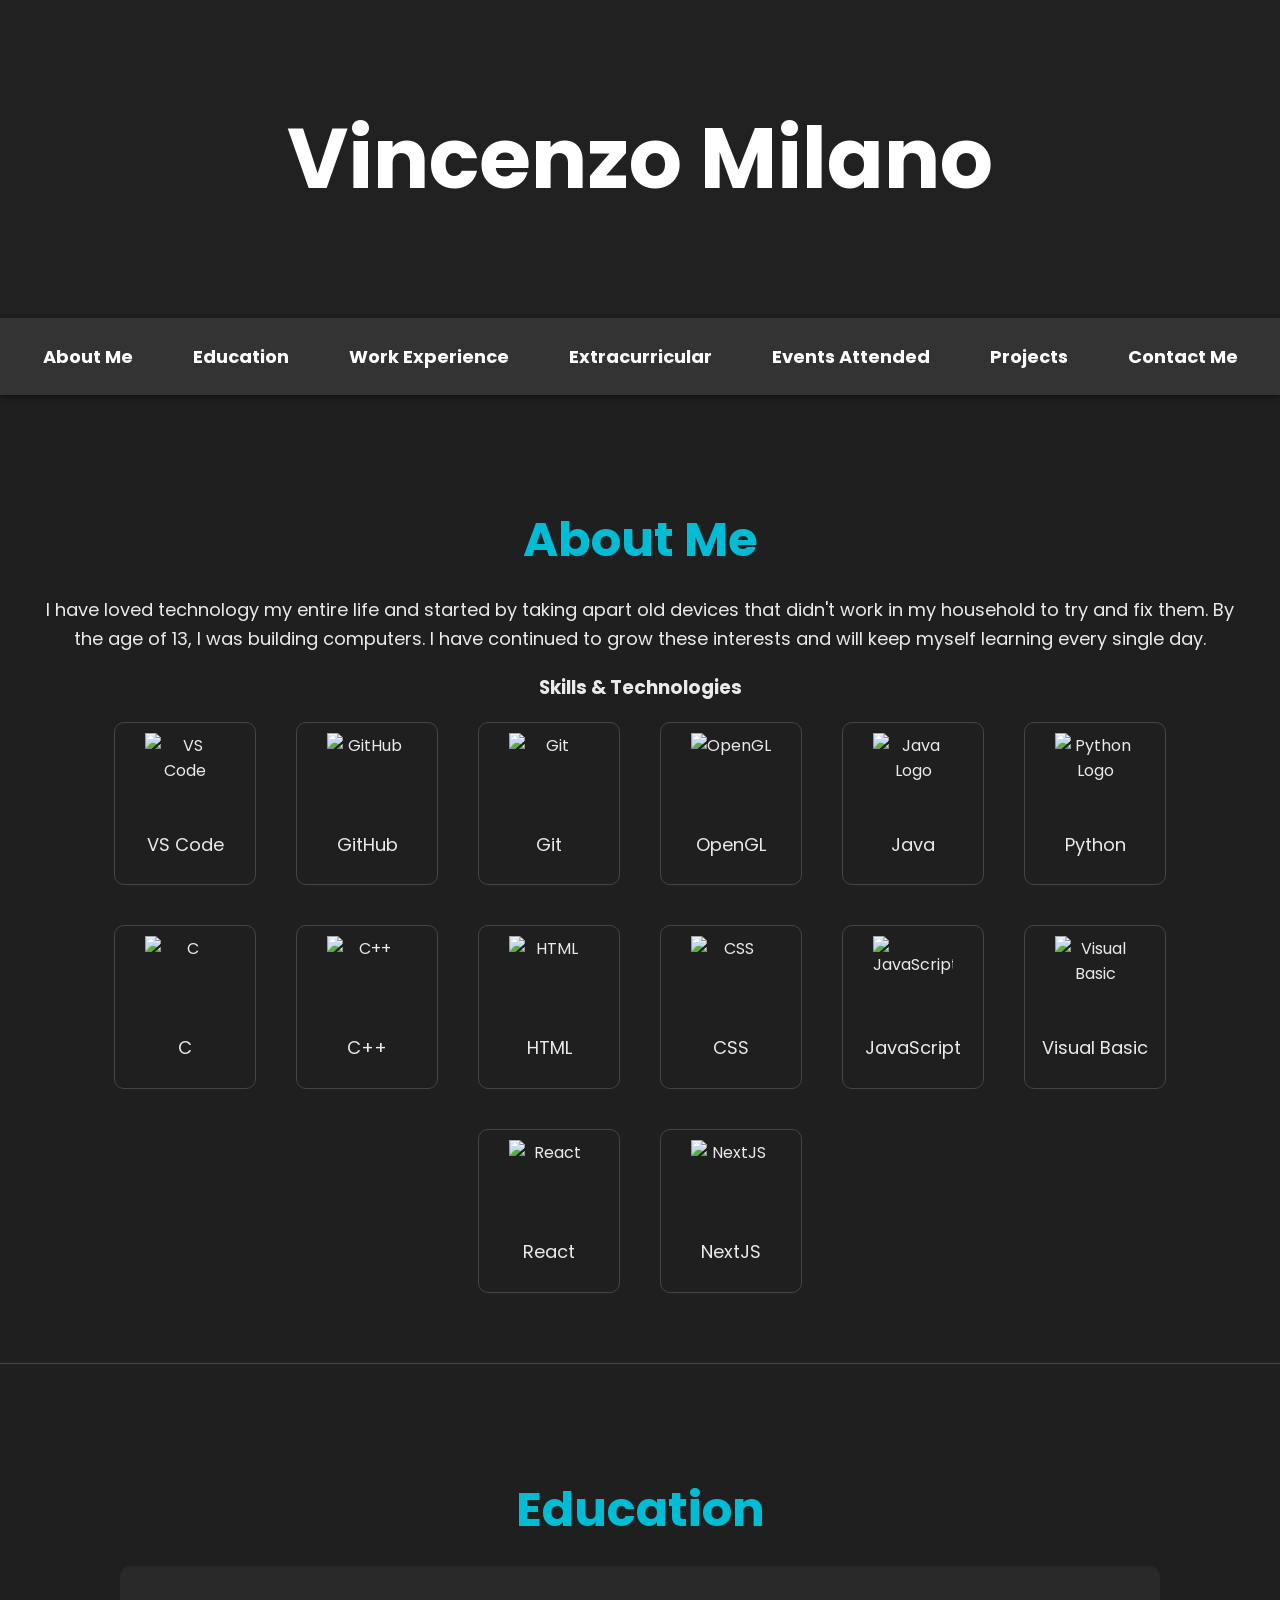
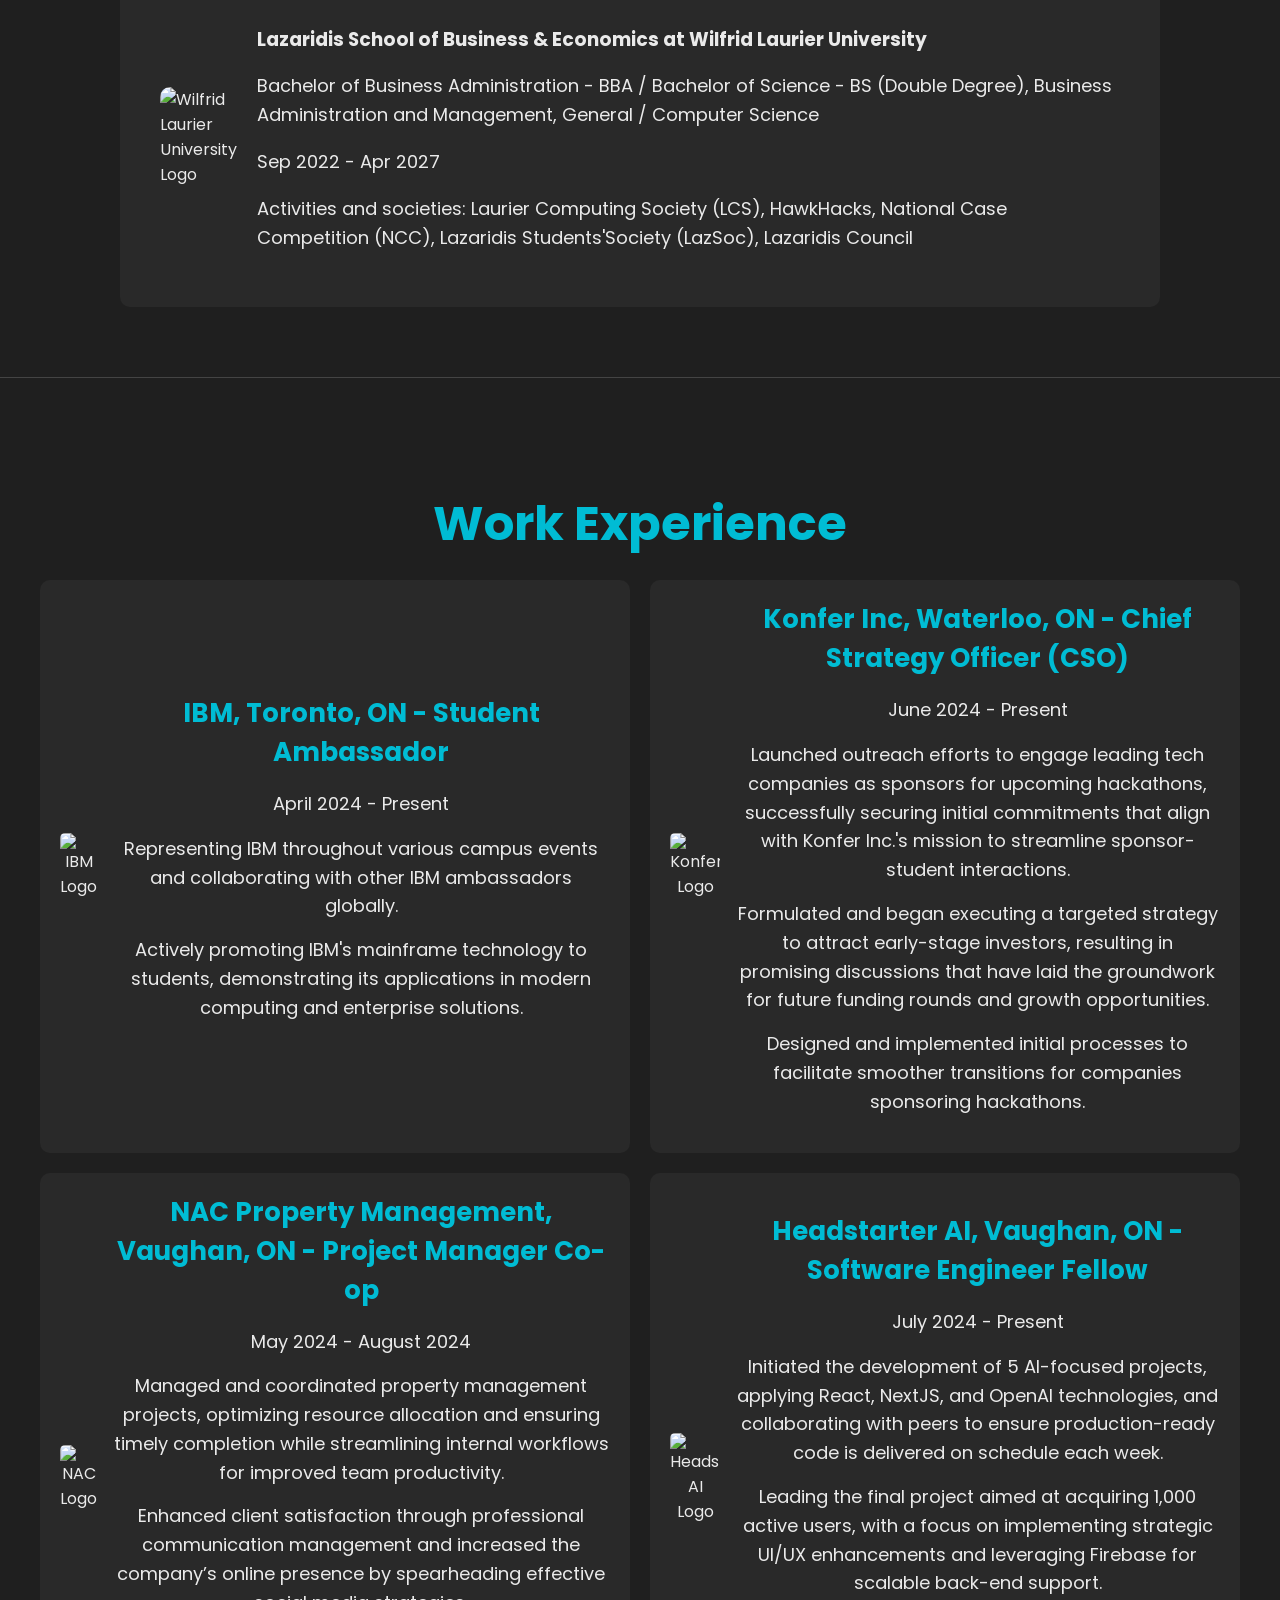
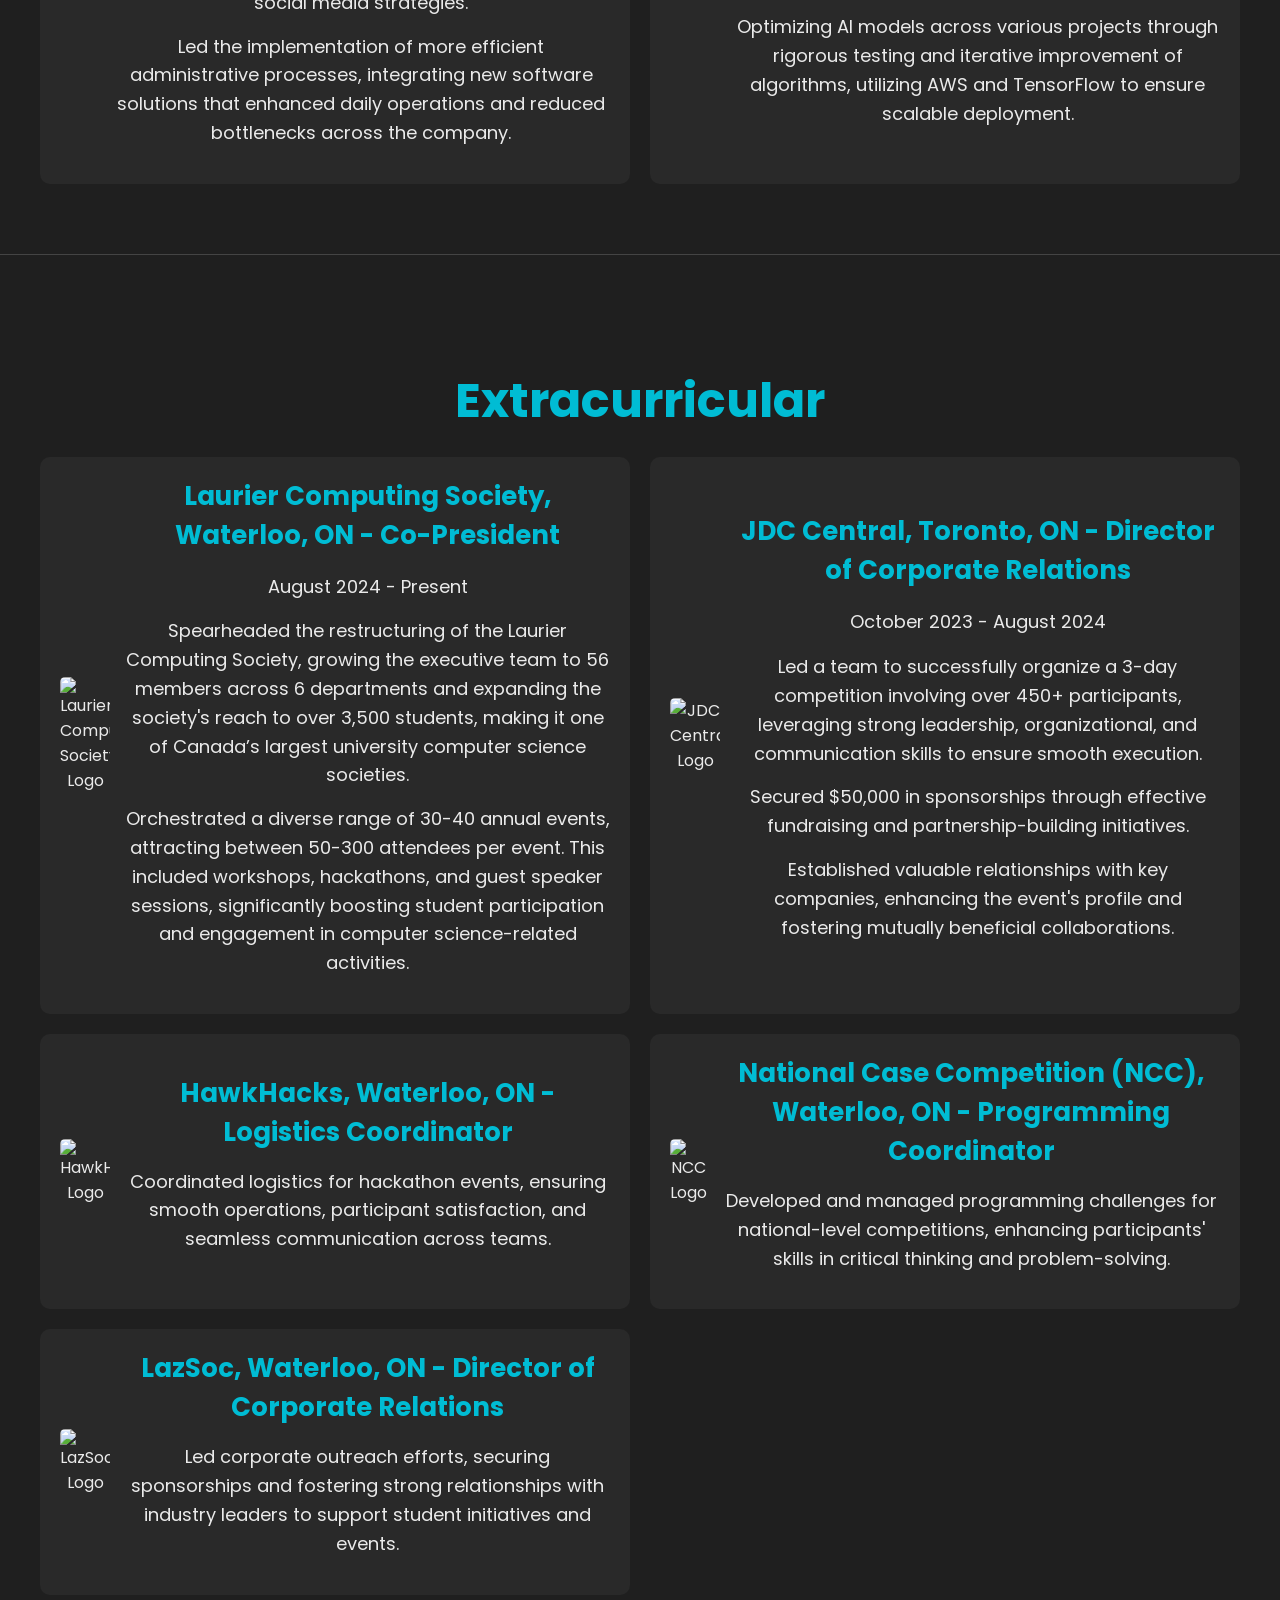
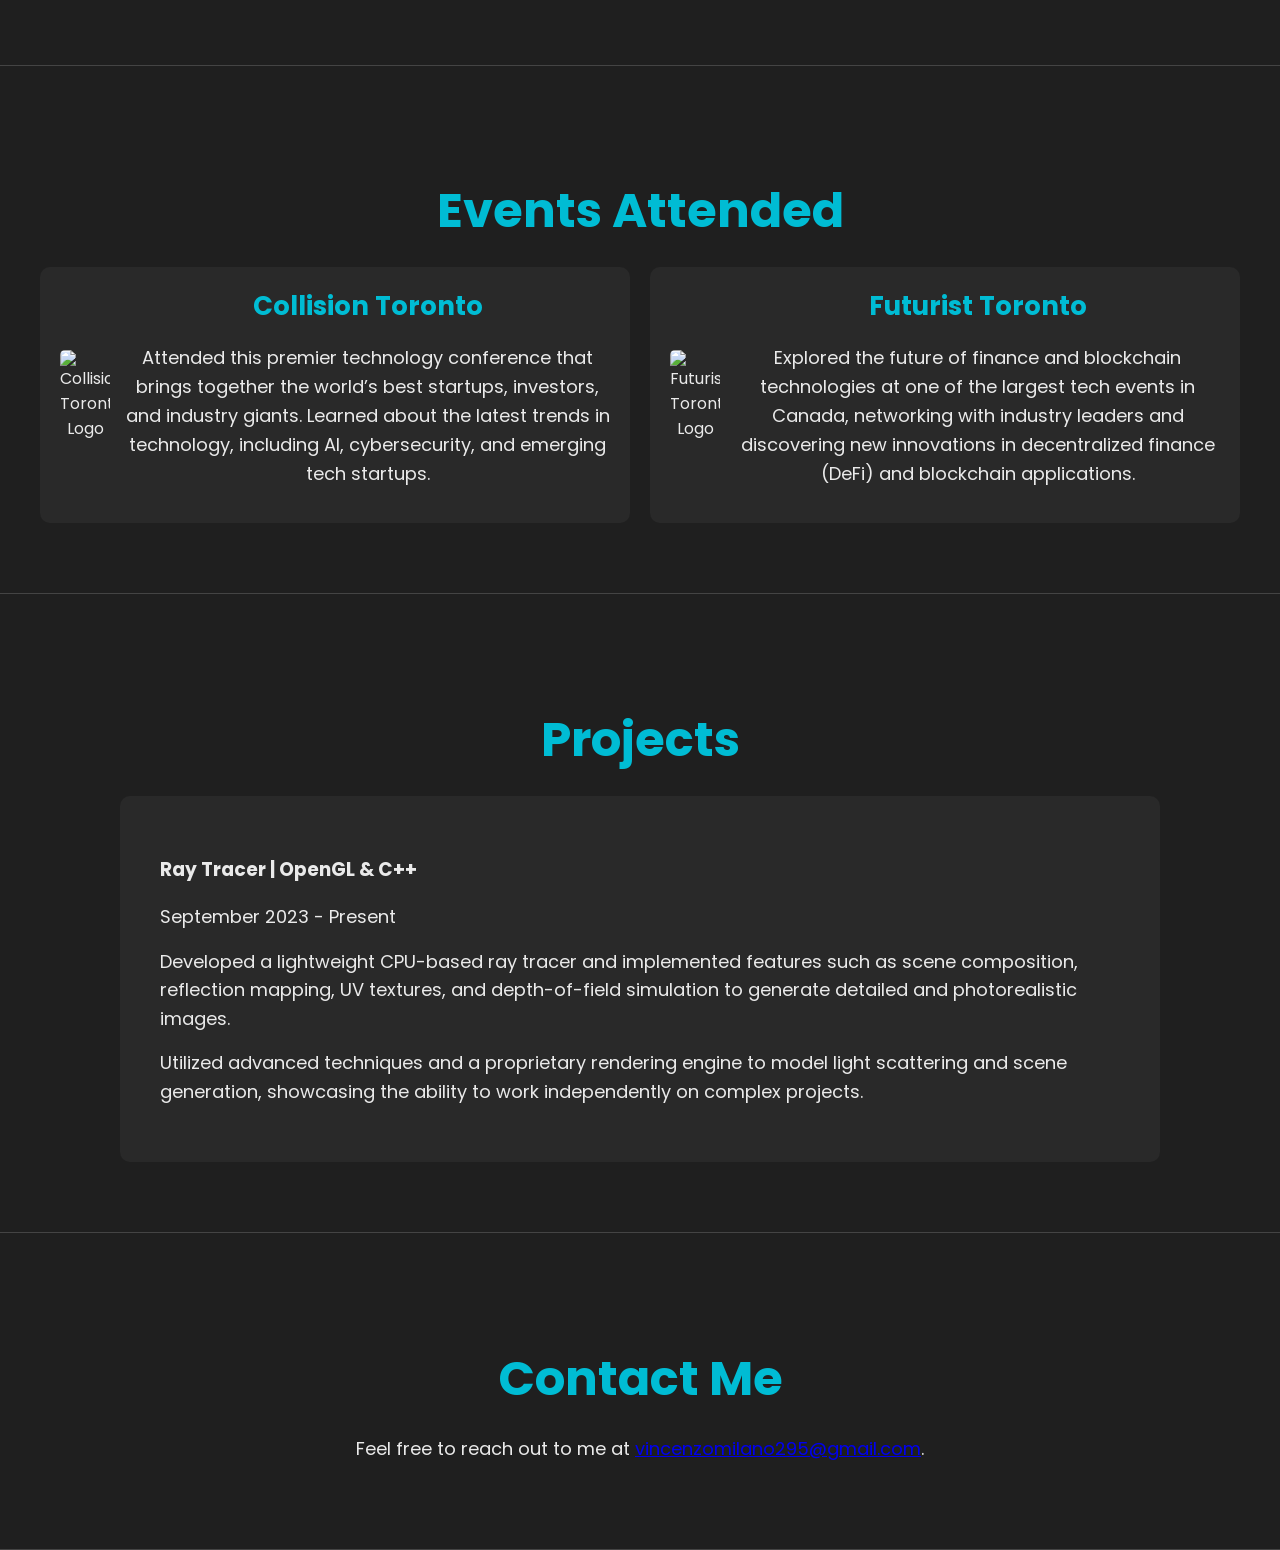
==== index.html @ fdc5b29b "Official Website" ====
<!DOCTYPE html>
<html lang="en">
  <head>
    <meta charset="UTF-8" />
    <meta name="viewport" content="width=device-width, initial-scale=1.0" />
    <title>Vincenzo Milano - Personal Website</title>
    <link
      href="https://fonts.googleapis.com/css2?family=Poppins:wght@300;400;700&display=swap"
      rel="stylesheet"
    />
    <style>
      body {
        font-family: "Poppins", sans-serif;
        margin: 0;
        padding: 0;
        background: #1f1f1f;
        color: #eaeaea;
        scroll-behavior: smooth;
      }

      header {
        background: #212121;
        color: white;
        padding: 40px;
        text-align: center;
        position: relative;
        overflow: hidden;
        z-index: 1;
      }

      header h1 {
        font-size: 72px;
        font-weight: 700;
      }

      /* Navigation */
      nav {
        position: sticky;
        top: 0;
        display: flex;
        justify-content: center;
        background: #333;
        padding: 15px 0;
        z-index: 100;
        box-shadow: 0 2px 5px rgba(0, 0, 0, 0.5);
      }

      nav a {
        color: #fff;
        text-decoration: none;
        margin: 0 15px;
        font-weight: bold;
        padding: 10px 15px;
        transition: background 0.3s ease;
      }

      nav a:hover {
        background: #0077cc;
        border-radius: 5px;
      }

      section {
        padding: 50px 20px;
        border-bottom: 1px solid #444;
        text-align: center;
      }

      h2 {
        color: #00bcd4;
        font-size: 42px;
        margin-bottom: 20px;
      }

      p,
      li {
        font-size: 16px;
        line-height: 1.6;
        margin-bottom: 15px;
      }

      ul {
        list-style: none;
        padding: 0;
      }

      /* Hero Image */
      header::before {
        content: "";
        position: absolute;
        top: 0;
        left: 0;
        right: 0;
        bottom: 0;
        background: url("https://source.unsplash.com/1600x900/?technology")
          center/cover;
        opacity: 0.2;
      }

      /* Skills section */
      .skills-container {
        display: flex;
        flex-wrap: wrap;
        justify-content: center;
        gap: 30px;
        margin-top: 20px;
      }

      .skill {
        text-align: center;
        width: 120px;
        padding: 10px;
        border: 1px solid #444;
        border-radius: 10px;
        transition: transform 0.3s ease, box-shadow 0.3s ease;
      }

      .skill:hover {
        transform: translateY(-10px);
        box-shadow: 0 10px 20px rgba(0, 0, 0, 0.3);
      }

      .skill img {
        width: 80px;
        height: 80px;
        display: block;
        margin: 0 auto 10px;
      }

      /* Responsive Grid for Work Experience */
      .timeline {
        display: grid;
        grid-template-columns: 1fr;
        gap: 20px;
      }

      .timeline-item {
        padding: 20px;
        background: #292929;
        border-radius: 10px;
        display: flex;
        align-items: center;
      }

      .timeline-item h3 {
        margin: 0 0 10px;
        font-size: 24px;
        color: #00bcd4;
      }

      .timeline-item img {
        width: 50px;
        height: auto;
        margin-right: 15px;
        border-radius: 5px;
      }

      /* Education Section */
      .education,
      .projects {
        display: flex;
        align-items: center;
        justify-content: center;
        padding: 40px;
        margin: auto;
        background: #292929;
        border-radius: 10px;
        text-align: left;
        max-width: 80%;
      }

      .education img,
      .projects img {
        width: 100px;
        height: auto;
        margin-right: 20px;
        border-radius: 10px;
      }

      /* Progress Bar */
      #progress-bar {
        position: fixed;
        bottom: 0;
        left: 0;
        width: 0;
        height: 5px;
        background: linear-gradient(90deg, #0077cc, #00bcd4);
        transition: width 0.25s ease-out;
        z-index: 1000;
      }

      /* Scroll Animations */
      .fade-in {
        opacity: 0;
        transform: translateY(50px);
        transition: opacity 0.6s ease, transform 0.6s ease;
      }

      .fade-in.visible {
        opacity: 1;
        transform: translateY(0);
      }

      /* Media Queries */
      @media (min-width: 768px) {
        .timeline {
          grid-template-columns: repeat(2, 1fr);
        }
      }

      @media (min-width: 1024px) {
        header h1 {
          font-size: 84px;
        }

        nav a {
          font-size: 18px;
        }

        section {
          padding: 70px 40px;
        }

        h2 {
          font-size: 48px;
        }

        p,
        li {
          font-size: 18px;
        }

        .skills-container {
          gap: 40px;
        }

        .timeline-item h3 {
          font-size: 26px;
        }
      }
    </style>
  </head>
  <body>
    <header>
      <h1>Vincenzo Milano</h1>
    </header>

    <nav>
      <a href="#about-me">About Me</a>
      <a href="#education">Education</a>
      <a href="#work-experience">Work Experience</a>
      <a href="#extra-curricular">Extracurricular</a>
      <a href="#events-attended">Events Attended</a>
      <a href="#projects">Projects</a>
      <a href="#contact-me">Contact Me</a>
    </nav>

    <div id="progress-bar"></div>

    <!-- About Me Section -->
    <section id="about-me">
      <h2>About Me</h2>
      <p>
        I have loved technology my entire life and started by taking apart old
        devices that didn't work in my household to try and fix them. By the age
        of 13, I was building computers. I have continued to grow these
        interests and will keep myself learning every single day.
      </p>

      <h3>Skills & Technologies</h3>
      <div class="skills-container fade-in">
        <!-- Software & APIs -->
        <div class="skill">
          <img
            src="https://upload.wikimedia.org/wikipedia/commons/9/9a/Visual_Studio_Code_1.35_icon.svg"
            alt="VS Code"
          />
          <p>VS Code</p>
        </div>
        <div class="skill">
          <img
            src="https://github.githubassets.com/images/modules/logos_page/GitHub-Mark.png"
            alt="GitHub"
          />
          <p>GitHub</p>
        </div>
        <div class="skill">
          <img
            src="https://git-scm.com/images/logos/downloads/Git-Icon-1788C.png"
            alt="Git"
          />
          <p>Git</p>
        </div>
        <div class="skill">
          <img
            src="https://e7.pngegg.com/pngimages/28/187/png-clipart-opengl-es-khronos-group-webgl-opengl-shading-language-others-blue-3d-computer-graphics.png"
            alt="OpenGL"
          />
          <p>OpenGL</p>
        </div>

        <!-- Programming Languages -->
        <div class="skill">
          <img
            src="https://upload.wikimedia.org/wikipedia/en/3/30/Java_programming_language_logo.svg"
            alt="Java Logo"
          />
          <p>Java</p>
        </div>
        <div class="skill">
          <img
            src="https://s3.dualstack.us-east-2.amazonaws.com/pythondotorg-assets/media/community/logos/python-logo-only.png"
            alt="Python Logo"
          />
          <p>Python</p>
        </div>
        <div class="skill">
          <img
            src="https://upload.wikimedia.org/wikipedia/commons/1/19/C_Logo.png"
            alt="C"
          />
          <p>C</p>
        </div>
        <div class="skill">
          <img
            src="https://upload.wikimedia.org/wikipedia/commons/1/18/C_Programming_Language.svg"
            alt="C++"
          />
          <p>C++</p>
        </div>
        <div class="skill">
          <img
            src="https://upload.wikimedia.org/wikipedia/commons/6/61/HTML5_logo_and_wordmark.svg"
            alt="HTML"
          />
          <p>HTML</p>
        </div>
        <div class="skill">
          <img
            src="https://upload.wikimedia.org/wikipedia/commons/d/d5/CSS3_logo_and_wordmark.svg"
            alt="CSS"
          />
          <p>CSS</p>
        </div>
        <div class="skill">
          <img
            src="https://upload.wikimedia.org/wikipedia/commons/6/6a/JavaScript-logo.png"
            alt="JavaScript"
          />
          <p>JavaScript</p>
        </div>
        <div class="skill">
          <img
            src="https://upload.wikimedia.org/wikipedia/commons/thumb/4/40/VB.NET_Logo.svg/2048px-VB.NET_Logo.svg.png"
            alt="Visual Basic"
          />
          <p>Visual Basic</p>
        </div>
        <div class="skill">
          <img
            src="https://upload.wikimedia.org/wikipedia/commons/a/a7/React-icon.svg"
            alt="React"
          />
          <p>React</p>
        </div>
        <div class="skill">
          <img
            src="https://upload.wikimedia.org/wikipedia/commons/8/8e/Nextjs-logo.svg"
            alt="NextJS"
          />
          <p>NextJS</p>
        </div>
      </div>
    </section>

    <!-- Education Section -->
    <section id="education">
      <h2>Education</h2>
      <div class="education fade-in">
        <img
          src="https://encrypted-tbn0.gstatic.com/images?q=tbn:ANd9GcRYgzraYsegrtLy_jE0SZCbr-4XVh8RraW4pA&s"
          alt="Wilfrid Laurier University Logo"
        />
        <div>
          <h3>
            Lazaridis School of Business & Economics at Wilfrid Laurier
            University
          </h3>
          <p>
            Bachelor of Business Administration - BBA / Bachelor of Science - BS
            (Double Degree), Business Administration and Management, General /
            Computer Science
          </p>
          <p>Sep 2022 - Apr 2027</p>
          <p>
            Activities and societies: Laurier Computing Society (LCS),
            HawkHacks, National Case Competition (NCC), Lazaridis Students'​
            Society (LazSoc), Lazaridis Council
          </p>
        </div>
      </div>
    </section>

    <!-- Work Experience Section -->
    <section id="work-experience">
      <h2>Work Experience</h2>
      <div class="timeline fade-in">
        <div class="timeline-item">
          <img
            src="https://upload.wikimedia.org/wikipedia/commons/thumb/5/51/IBM_logo.svg/1200px-IBM_logo.svg.png"
            alt="IBM Logo"
          />
          <div>
            <h3>IBM, Toronto, ON - Student Ambassador</h3>
            <p>April 2024 - Present</p>
            <ul>
              <li>
                Representing IBM throughout various campus events and
                collaborating with other IBM ambassadors globally.
              </li>
              <li>
                Actively promoting IBM's mainframe technology to students,
                demonstrating its applications in modern computing and
                enterprise solutions.
              </li>
            </ul>
          </div>
        </div>

        <div class="timeline-item">
          <img src="[Konfer_Logo_URL]" alt="Konfer Logo" />
          <div>
            <h3>Konfer Inc, Waterloo, ON - Chief Strategy Officer (CSO)</h3>
            <p>June 2024 - Present</p>
            <ul>
              <li>
                Launched outreach efforts to engage leading tech companies as
                sponsors for upcoming hackathons, successfully securing initial
                commitments that align with Konfer Inc.'s mission to streamline
                sponsor-student interactions.
              </li>
              <li>
                Formulated and began executing a targeted strategy to attract
                early-stage investors, resulting in promising discussions that
                have laid the groundwork for future funding rounds and growth
                opportunities.
              </li>
              <li>
                Designed and implemented initial processes to facilitate
                smoother transitions for companies sponsoring hackathons.
              </li>
            </ul>
          </div>
        </div>

        <div class="timeline-item">
          <img
            src="https://nacpropertymanagement.com/wp-content/uploads/2023/09/NAC-logo-and-name.webp"
            alt="NAC Logo"
          />
          <div>
            <h3>
              NAC Property Management, Vaughan, ON - Project Manager Co-op
            </h3>
            <p>May 2024 - August 2024</p>
            <ul>
              <li>
                Managed and coordinated property management projects, optimizing
                resource allocation and ensuring timely completion while
                streamlining internal workflows for improved team productivity.
              </li>
              <li>
                Enhanced client satisfaction through professional communication
                management and increased the company’s online presence by
                spearheading effective social media strategies.
              </li>
              <li>
                Led the implementation of more efficient administrative
                processes, integrating new software solutions that enhanced
                daily operations and reduced bottlenecks across the company.
              </li>
            </ul>
          </div>
        </div>

        <div class="timeline-item">
          <img
            src="https://encrypted-tbn0.gstatic.com/images?q=tbn:ANd9GcQzkUdlMvs2RawuH6V3YyKb9mrPFaPGbHqO3Q&s"
            alt="Headstarter AI Logo"
          />
          <div>
            <h3>Headstarter AI, Vaughan, ON - Software Engineer Fellow</h3>
            <p>July 2024 - Present</p>
            <ul>
              <li>
                Initiated the development of 5 AI-focused projects, applying
                React, NextJS, and OpenAI technologies, and collaborating with
                peers to ensure production-ready code is delivered on schedule
                each week.
              </li>
              <li>
                Leading the final project aimed at acquiring 1,000 active users,
                with a focus on implementing strategic UI/UX enhancements and
                leveraging Firebase for scalable back-end support.
              </li>
              <li>
                Optimizing AI models across various projects through rigorous
                testing and iterative improvement of algorithms, utilizing AWS
                and TensorFlow to ensure scalable deployment.
              </li>
            </ul>
          </div>
        </div>
      </div>
    </section>

    <!-- Extra Curricular Section -->
    <section id="extra-curricular">
      <h2>Extracurricular</h2>
      <div class="timeline fade-in">
        <div class="timeline-item">
          <img
            src="https://lauriercs.ca/icon.png"
            alt="Laurier Computing Society Logo"
          />
          <div>
            <h3>Laurier Computing Society, Waterloo, ON - Co-President</h3>
            <p>August 2024 - Present</p>
            <ul>
              <li>
                Spearheaded the restructuring of the Laurier Computing Society,
                growing the executive team to 56 members across 6 departments
                and expanding the society's reach to over 3,500 students, making
                it one of Canada’s largest university computer science
                societies.
              </li>
              <li>
                Orchestrated a diverse range of 30-40 annual events, attracting
                between 50-300 attendees per event. This included workshops,
                hackathons, and guest speaker sessions, significantly boosting
                student participation and engagement in computer science-related
                activities.
              </li>
            </ul>
          </div>
        </div>

        <div class="timeline-item">
          <img
            src="https://sprott.carleton.ca/wp-content/uploads/jdc-central-logo.png"
            alt="JDC Central Logo"
          />
          <div>
            <h3>JDC Central, Toronto, ON - Director of Corporate Relations</h3>
            <p>October 2023 - August 2024</p>
            <ul>
              <li>
                Led a team to successfully organize a 3-day competition
                involving over 450+ participants, leveraging strong leadership,
                organizational, and communication skills to ensure smooth
                execution.
              </li>
              <li>
                Secured $50,000 in sponsorships through effective fundraising
                and partnership-building initiatives.
              </li>
              <li>
                Established valuable relationships with key companies, enhancing
                the event's profile and fostering mutually beneficial
                collaborations.
              </li>
            </ul>
          </div>
        </div>

        <div class="timeline-item">
          <img
            src="https://media.licdn.com/dms/image/v2/C4E0BAQGWmRTUjxIO3Q/company-logo_200_200/company-logo_200_200/0/1630653348152/hawkhacks_logo?e=2147483647&v=beta&t=P7cF9gu2LSA0TPB4KQh1gv7n93ATg4n8qOO8bMmegBk"
            alt="HawkHacks Logo"
          />
          <div>
            <h3>HawkHacks, Waterloo, ON - Logistics Coordinator</h3>
            <ul>
              <li>
                Coordinated logistics for hackathon events, ensuring smooth
                operations, participant satisfaction, and seamless communication
                across teams.
              </li>
            </ul>
          </div>
        </div>

        <div class="timeline-item">
          <img
            src="https://media.licdn.com/dms/image/C4E0BAQGqgzuKCGSKbA/company-logo_200_200/0/1630619238301/national_case_competition_logo?e=2147483647&v=beta&t=QDnSCIh5l8CHcMaIR6w8BZzU7YVJHoH2FwLJeD5sah4"
            alt="NCC Logo"
          />
          <div>
            <h3>
              National Case Competition (NCC), Waterloo, ON - Programming
              Coordinator
            </h3>
            <ul>
              <li>
                Developed and managed programming challenges for national-level
                competitions, enhancing participants' skills in critical
                thinking and problem-solving.
              </li>
            </ul>
          </div>
        </div>

        <div class="timeline-item">
          <img
            src="https://encrypted-tbn0.gstatic.com/images?q=tbn:ANd9GcRtVPgCeH8SZywzlPBCuqqbUJSbgbrETtDoTw&s"
            alt="LazSoc Logo"
          />
          <div>
            <h3>LazSoc, Waterloo, ON - Director of Corporate Relations</h3>
            <ul>
              <li>
                Led corporate outreach efforts, securing sponsorships and
                fostering strong relationships with industry leaders to support
                student initiatives and events.
              </li>
            </ul>
          </div>
        </div>
      </div>
    </section>

    <!-- Events Attended Section -->
    <section id="events-attended">
      <h2>Events Attended</h2>
      <div class="timeline fade-in">
        <div class="timeline-item">
          <img
            src="https://nc.sesamers.com/download/noco/pm16qkc1kljsnx4/mlg2mequmkd92kg/c9gk7x6vuls5kjk/MXB2spzFvqejVBAGt6.png"
            alt="Collision Toronto Logo"
          />
          <div>
            <h3>Collision Toronto</h3>
            <p>
              Attended this premier technology conference that brings together
              the world’s best startups, investors, and industry giants. Learned
              about the latest trends in technology, including AI,
              cybersecurity, and emerging tech startups.
            </p>
          </div>
        </div>

        <div class="timeline-item">
          <img
            src="https://yt3.googleusercontent.com/rfV1jPTMI_2pzzHN0287qpQ9XeNbCpOG2V84dSMiGaKzTc1zON__i0aQo9SFjK9veDROOlWueys=s900-c-k-c0x00ffffff-no-rj"
            alt="Futurist Toronto Logo"
          />
          <div>
            <h3>Futurist Toronto</h3>
            <p>
              Explored the future of finance and blockchain technologies at one
              of the largest tech events in Canada, networking with industry
              leaders and discovering new innovations in decentralized finance
              (DeFi) and blockchain applications.
            </p>
          </div>
        </div>
      </div>
    </section>

    <!-- Projects Section -->
    <section id="projects">
      <h2>Projects</h2>
      <div class="projects fade-in">
        <div>
          <h3>Ray Tracer | OpenGL & C++</h3>
          <p>September 2023 - Present</p>
          <ul>
            <li>
              Developed a lightweight CPU-based ray tracer and implemented
              features such as scene composition, reflection mapping, UV
              textures, and depth-of-field simulation to generate detailed and
              photorealistic images.
            </li>
            <li>
              Utilized advanced techniques and a proprietary rendering engine to
              model light scattering and scene generation, showcasing the
              ability to work independently on complex projects.
            </li>
          </ul>
        </div>
      </div>
    </section>

    <!-- Contact Me Section -->
    <section id="contact-me">
      <h2>Contact Me</h2>
      <p>
        Feel free to reach out to me at
        <a href="mailto:vincenzomilano295@gmail.com"
          >vincenzomilano295@gmail.com</a
        >.
      </p>
    </section>

    <script>
      window.onscroll = function () {
        updateProgressBar();
        fadeInOnScroll();
      };

      function updateProgressBar() {
        var winScroll =
          document.body.scrollTop || document.documentElement.scrollTop;
        var height =
          document.documentElement.scrollHeight -
          document.documentElement.clientHeight;
        var scrolled = (winScroll / height) * 100;
        document.getElementById("progress-bar").style.width = scrolled + "%";
      }

      function fadeInOnScroll() {
        const elements = document.querySelectorAll(".fade-in");
        elements.forEach((el) => {
          const rect = el.getBoundingClientRect();
          if (rect.top < window.innerHeight) {
            el.classList.add("visible");
          }
        });
      }
    </script>
  </body>
</html>
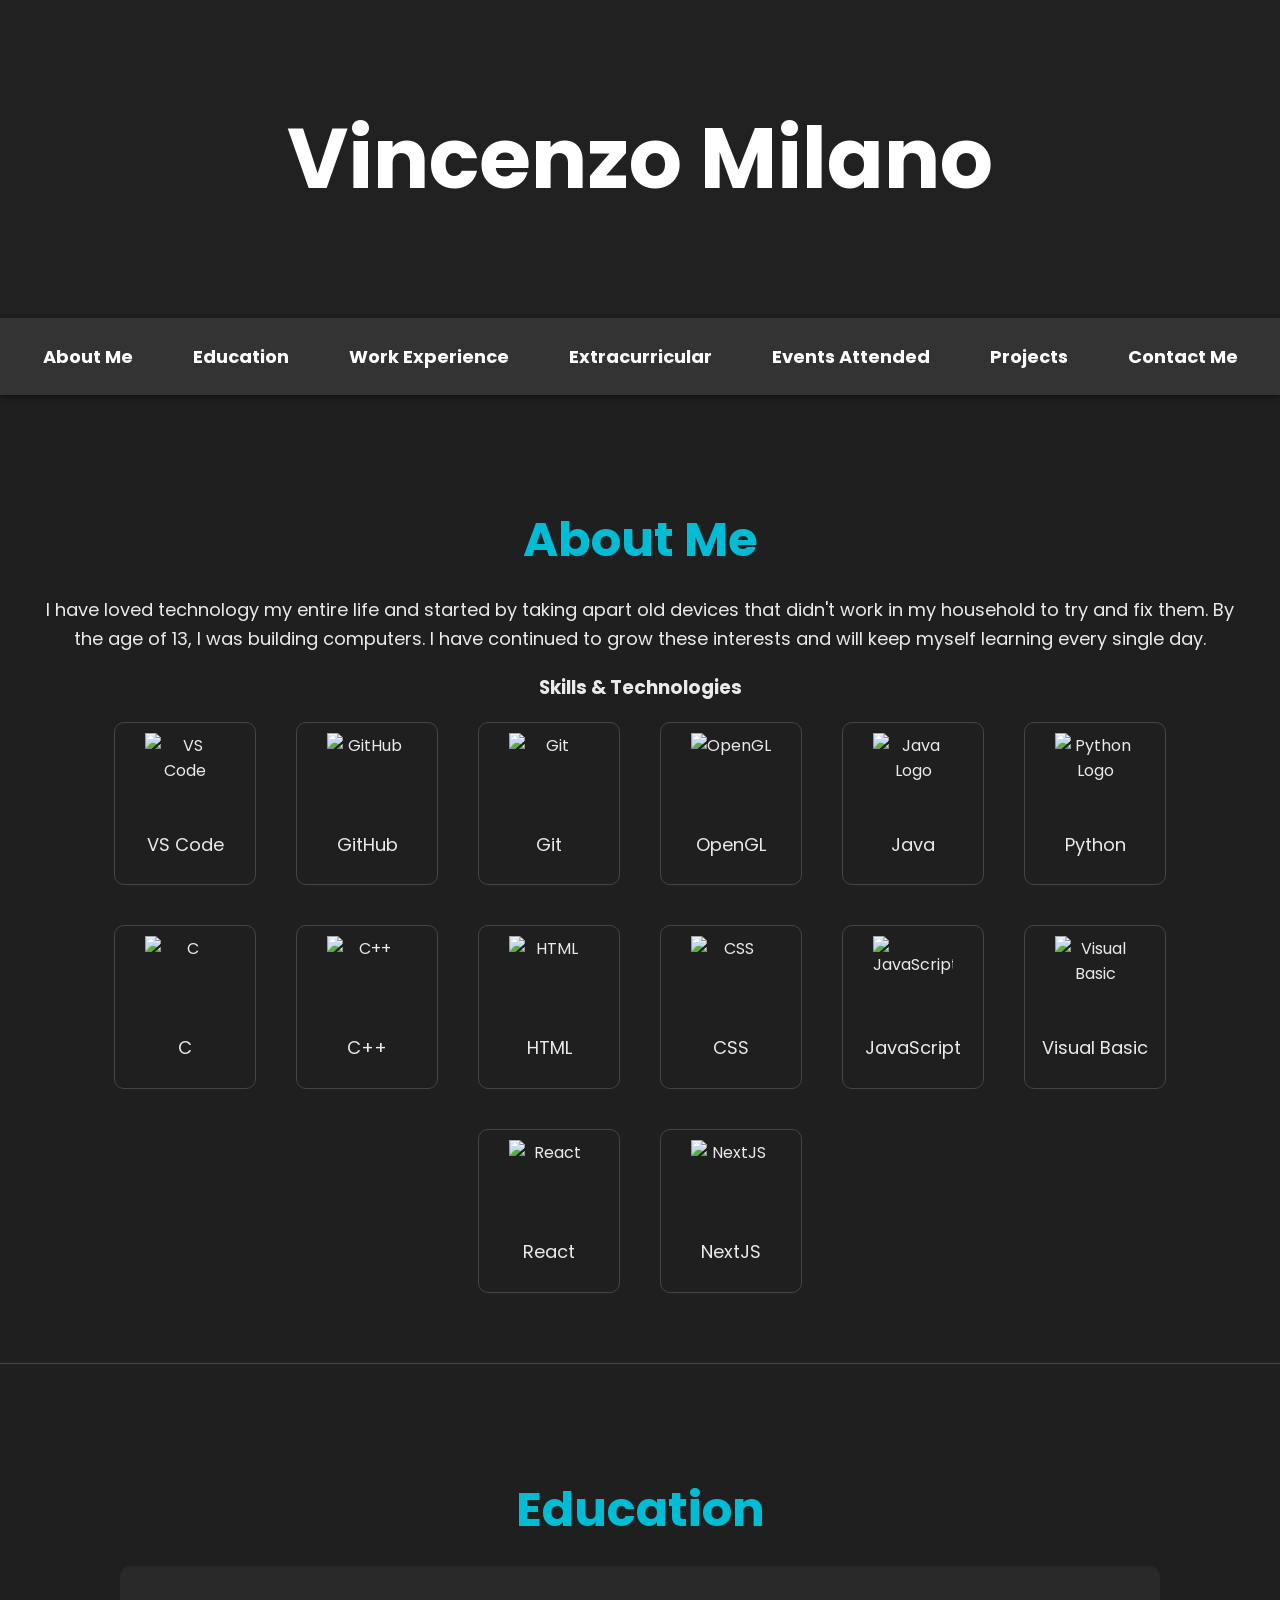
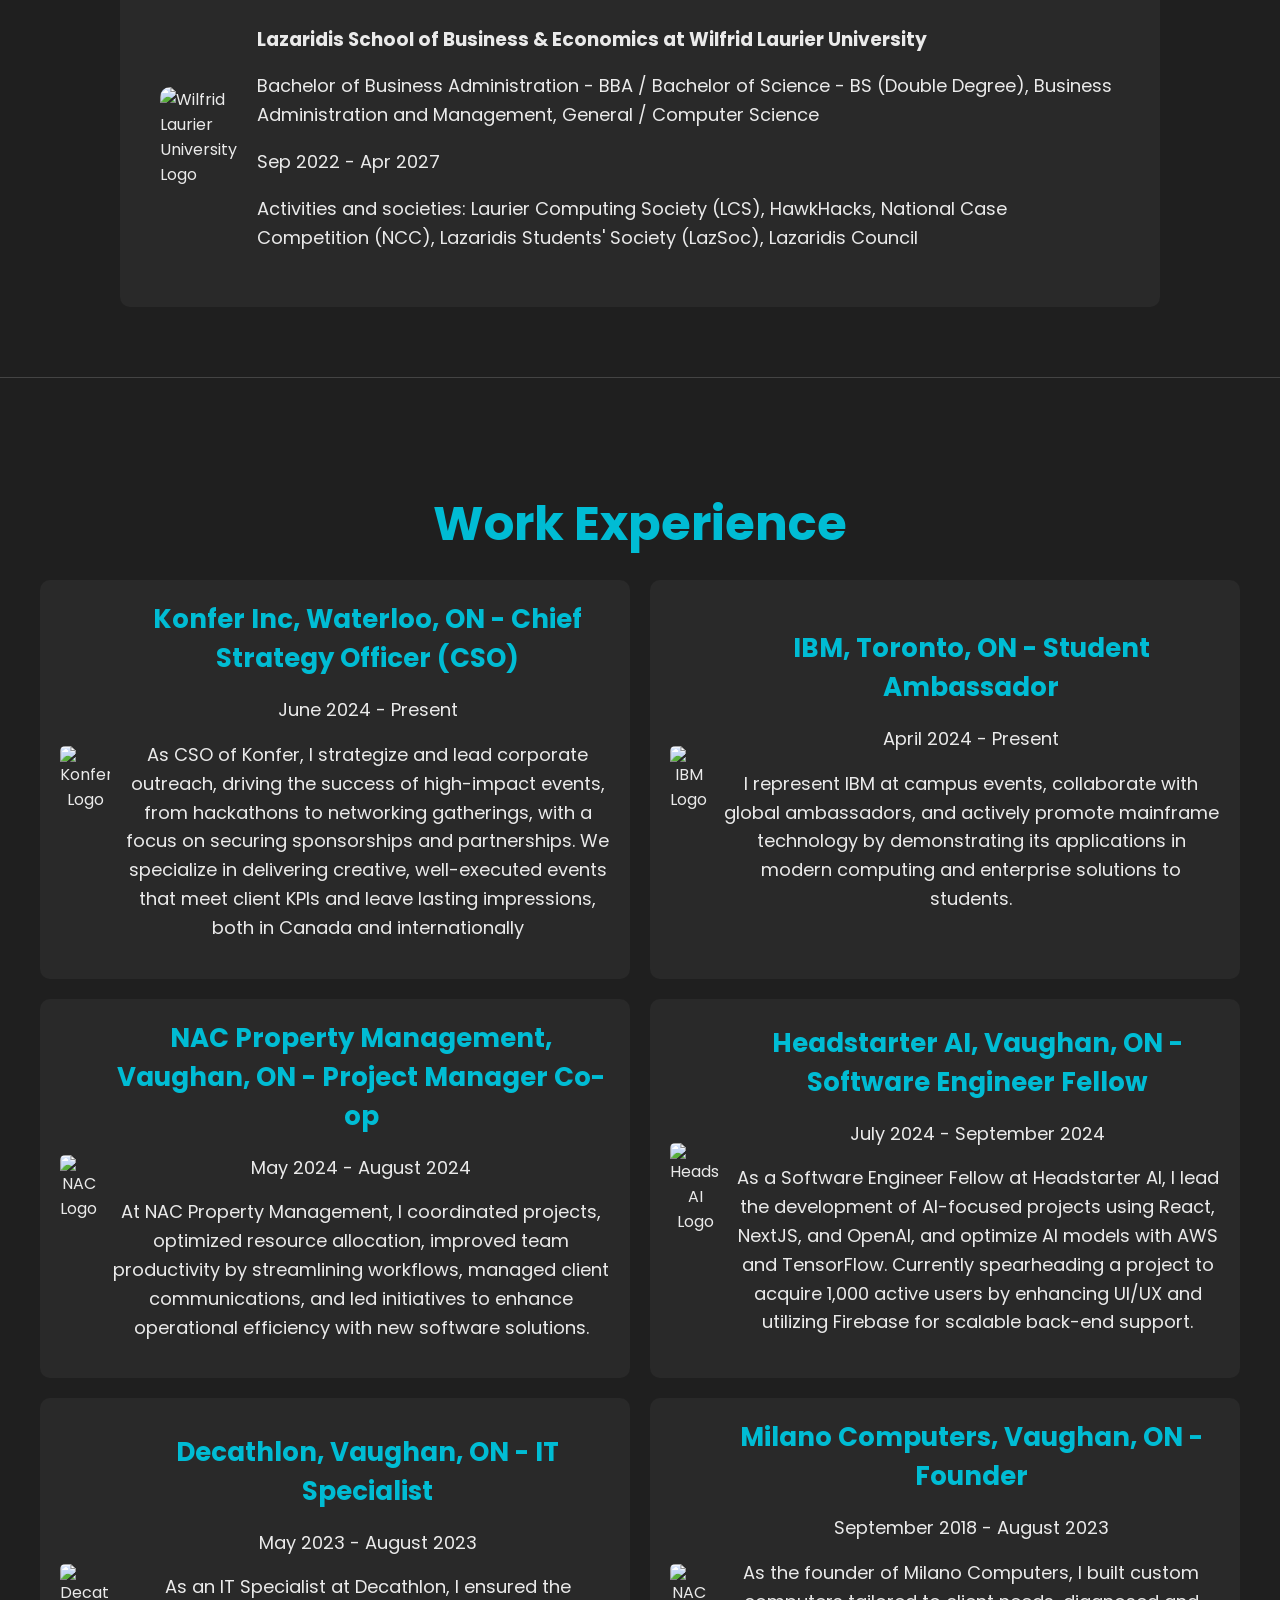
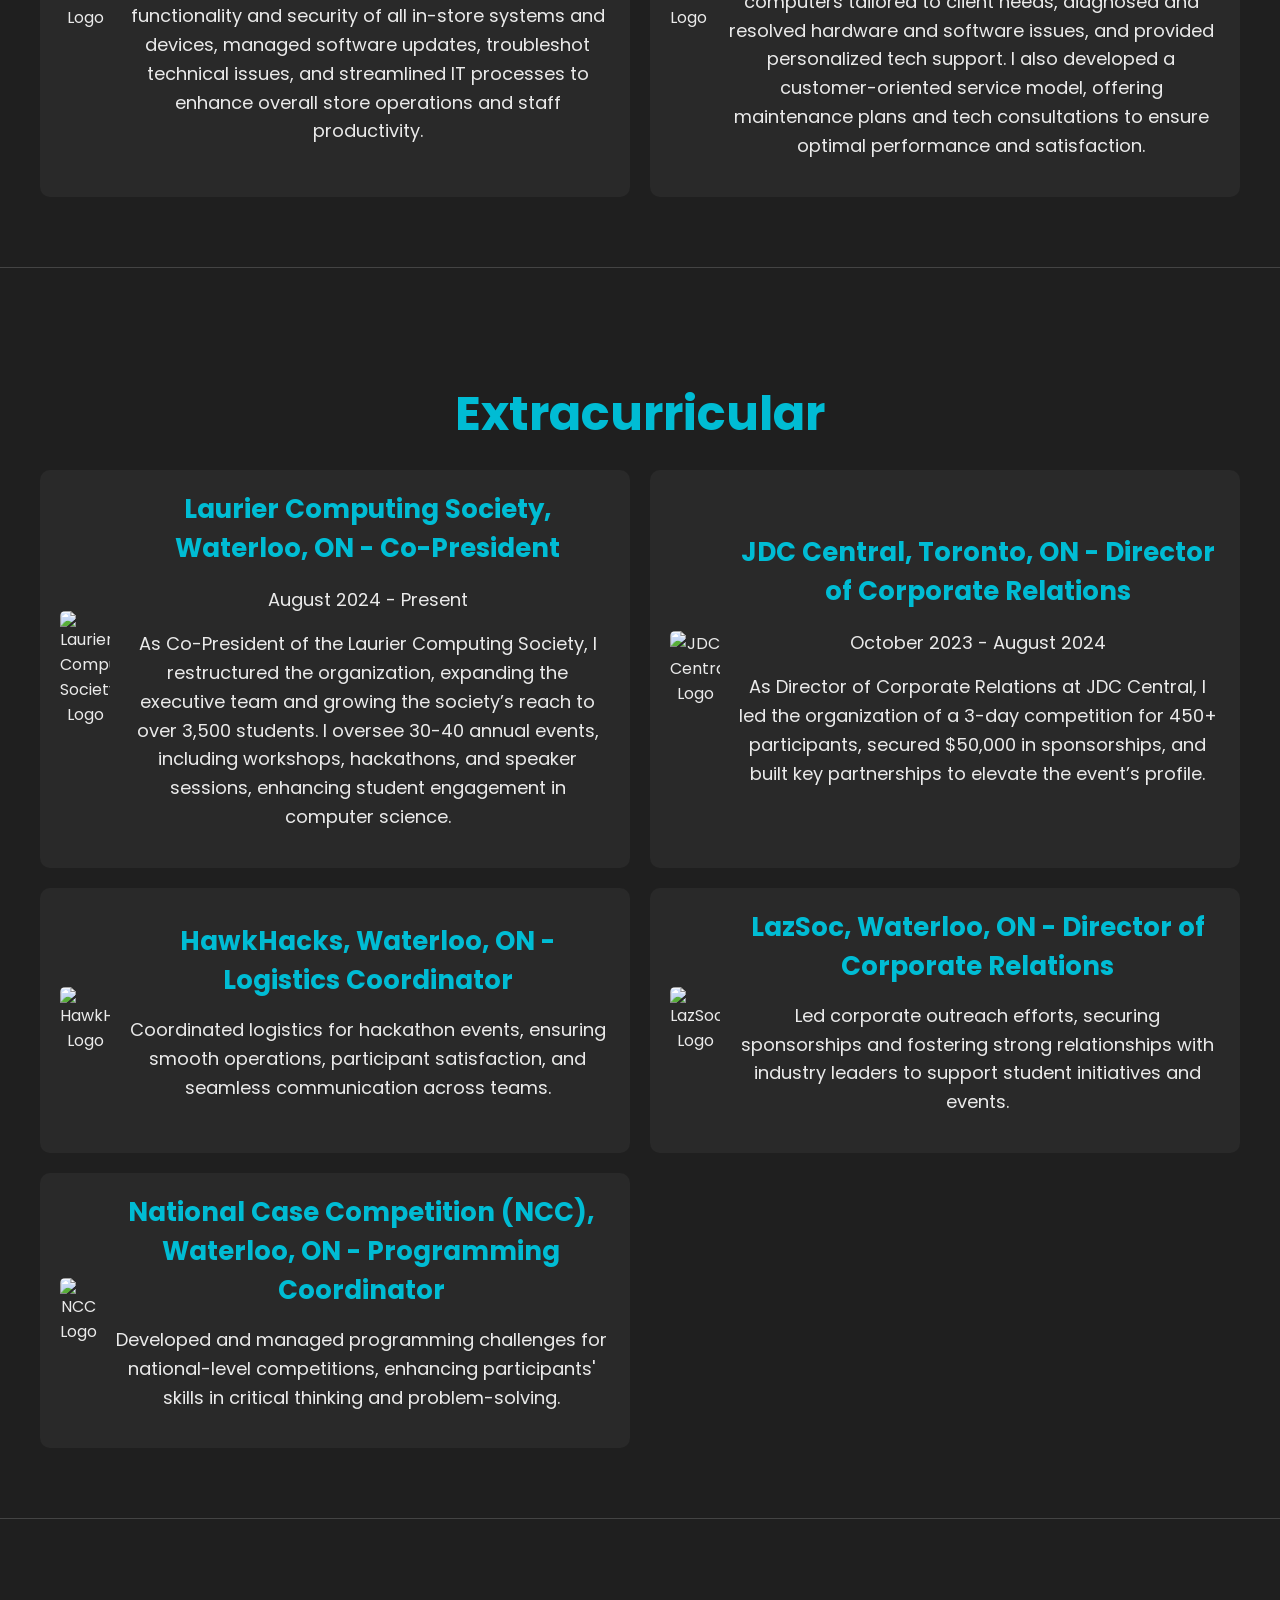
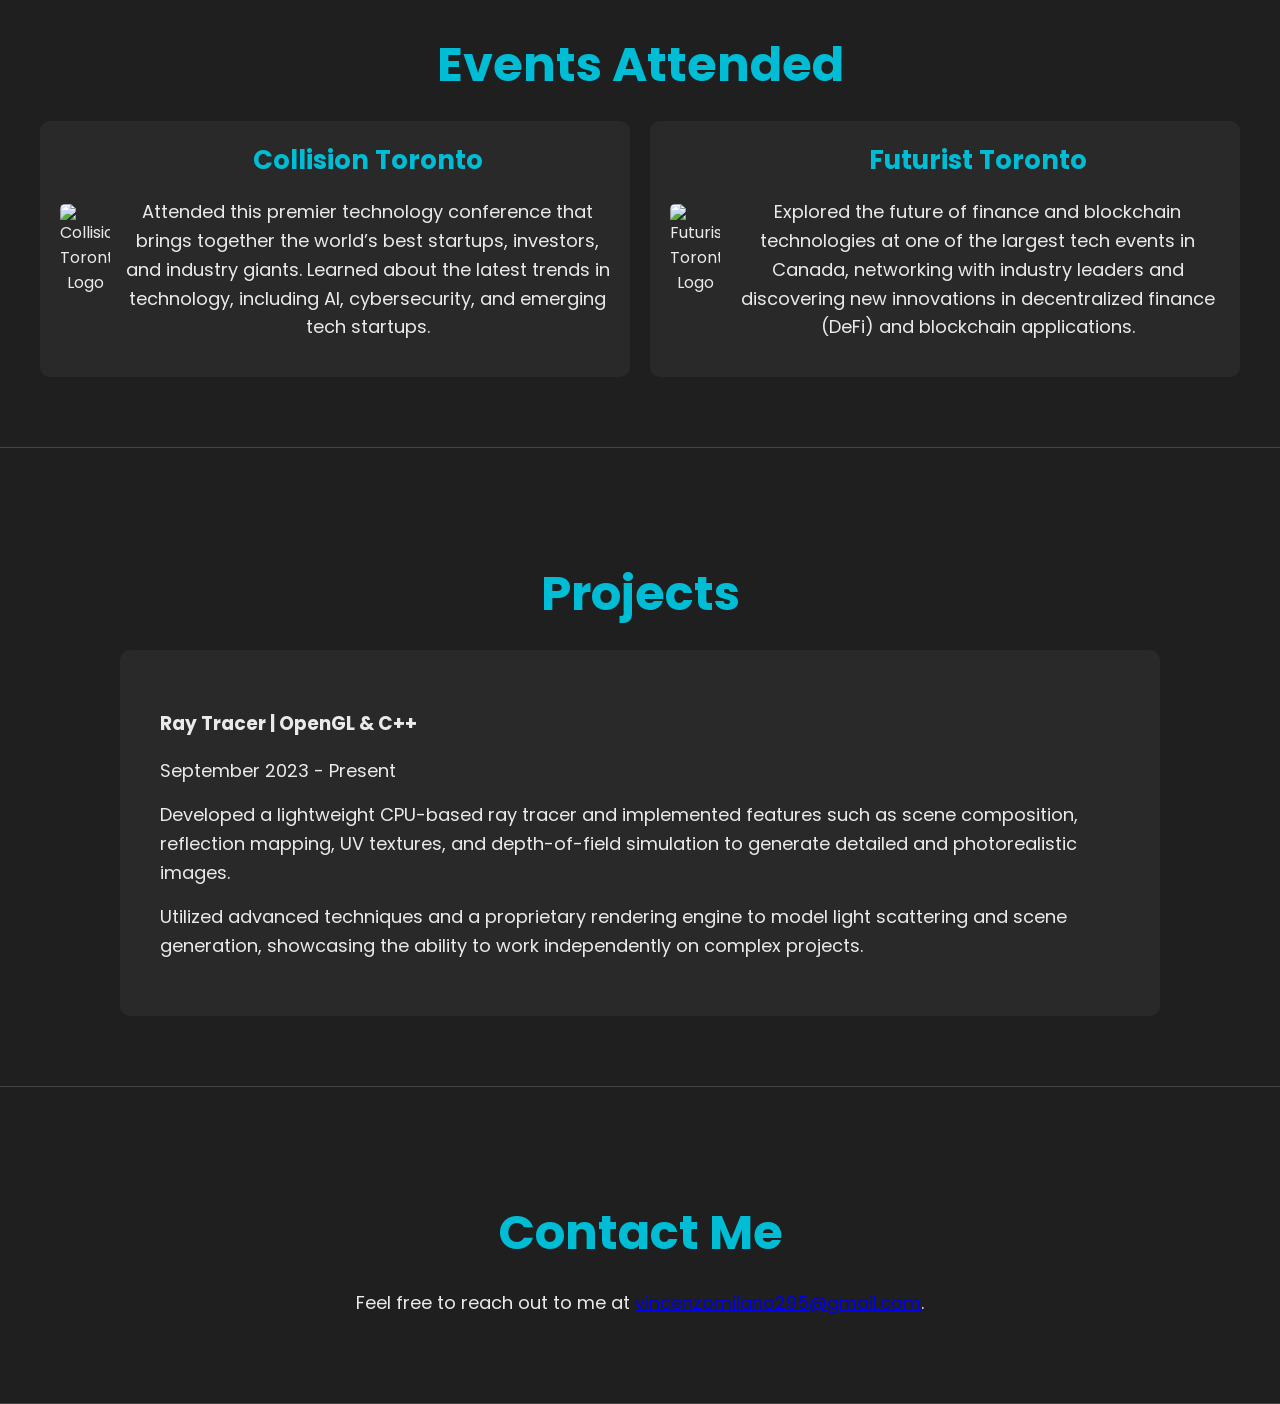
==== commit 14989d4c: "index.html Made changes to the order and contents" ====
--- a/index.html
+++ b/index.html
@@ -393,7 +393,7 @@
           <p>Sep 2022 - Apr 2027</p>
           <p>
             Activities and societies: Laurier Computing Society (LCS),
-            HawkHacks, National Case Competition (NCC), Lazaridis Students'​
+            HawkHacks, National Case Competition (NCC), Lazaridis Students'
             Society (LazSoc), Lazaridis Council
           </p>
         </div>
@@ -406,7 +406,28 @@
       <div class="timeline fade-in">
         <div class="timeline-item">
           <img
-            src="https://upload.wikimedia.org/wikipedia/commons/thumb/5/51/IBM_logo.svg/1200px-IBM_logo.svg.png"
+            src="https://media.licdn.com/dms/image/v2/D4E0BAQFyU_FO4DweYg/company-logo_100_100/company-logo_100_100/0/1725943236139/konferca_logo?e=1733961600&v=beta&t=wBJIER-ME2irsXFFYiS8zezyF4fkhHX0IS97f0Ep6Fs"
+            alt="Konfer Logo"
+          />
+          <div>
+            <h3>Konfer Inc, Waterloo, ON - Chief Strategy Officer (CSO)</h3>
+            <p>June 2024 - Present</p>
+            <ul>
+              <li>
+                As CSO of Konfer, I strategize and lead corporate outreach,
+                driving the success of high-impact events, from hackathons to
+                networking gatherings, with a focus on securing sponsorships and
+                partnerships. We specialize in delivering creative,
+                well-executed events that meet client KPIs and leave lasting
+                impressions, both in Canada and internationally
+              </li>
+            </ul>
+          </div>
+        </div>
+
+        <div class="timeline-item">
+          <img
+            src="https://animationvisarts.com/wp-content/uploads/2021/01/IBM-Logo-Design-1972-present.png"
             alt="IBM Logo"
           />
           <div>
@@ -414,39 +435,10 @@
             <p>April 2024 - Present</p>
             <ul>
               <li>
-                Representing IBM throughout various campus events and
-                collaborating with other IBM ambassadors globally.
-              </li>
-              <li>
-                Actively promoting IBM's mainframe technology to students,
+                I represent IBM at campus events, collaborate with global
+                ambassadors, and actively promote mainframe technology by
                 demonstrating its applications in modern computing and
-                enterprise solutions.
-              </li>
-            </ul>
-          </div>
-        </div>
-
-        <div class="timeline-item">
-          <img src="[Konfer_Logo_URL]" alt="Konfer Logo" />
-          <div>
-            <h3>Konfer Inc, Waterloo, ON - Chief Strategy Officer (CSO)</h3>
-            <p>June 2024 - Present</p>
-            <ul>
-              <li>
-                Launched outreach efforts to engage leading tech companies as
-                sponsors for upcoming hackathons, successfully securing initial
-                commitments that align with Konfer Inc.'s mission to streamline
-                sponsor-student interactions.
-              </li>
-              <li>
-                Formulated and began executing a targeted strategy to attract
-                early-stage investors, resulting in promising discussions that
-                have laid the groundwork for future funding rounds and growth
-                opportunities.
-              </li>
-              <li>
-                Designed and implemented initial processes to facilitate
-                smoother transitions for companies sponsoring hackathons.
+                enterprise solutions to students.
               </li>
             </ul>
           </div>
@@ -464,19 +456,10 @@
             <p>May 2024 - August 2024</p>
             <ul>
               <li>
-                Managed and coordinated property management projects, optimizing
-                resource allocation and ensuring timely completion while
-                streamlining internal workflows for improved team productivity.
-              </li>
-              <li>
-                Enhanced client satisfaction through professional communication
-                management and increased the company’s online presence by
-                spearheading effective social media strategies.
-              </li>
-              <li>
-                Led the implementation of more efficient administrative
-                processes, integrating new software solutions that enhanced
-                daily operations and reduced bottlenecks across the company.
+                At NAC Property Management, I coordinated projects, optimized
+                resource allocation, improved team productivity by streamlining
+                workflows, managed client communications, and led initiatives to
+                enhance operational efficiency with new software solutions.
               </li>
             </ul>
           </div>
@@ -489,23 +472,56 @@
           />
           <div>
             <h3>Headstarter AI, Vaughan, ON - Software Engineer Fellow</h3>
-            <p>July 2024 - Present</p>
-            <ul>
-              <li>
-                Initiated the development of 5 AI-focused projects, applying
-                React, NextJS, and OpenAI technologies, and collaborating with
-                peers to ensure production-ready code is delivered on schedule
-                each week.
-              </li>
-              <li>
-                Leading the final project aimed at acquiring 1,000 active users,
-                with a focus on implementing strategic UI/UX enhancements and
-                leveraging Firebase for scalable back-end support.
-              </li>
-              <li>
-                Optimizing AI models across various projects through rigorous
-                testing and iterative improvement of algorithms, utilizing AWS
-                and TensorFlow to ensure scalable deployment.
+            <p>July 2024 - September 2024</p>
+            <ul>
+              <li>
+                As a Software Engineer Fellow at Headstarter AI, I lead the
+                development of AI-focused projects using React, NextJS, and
+                OpenAI, and optimize AI models with AWS and TensorFlow.
+                Currently spearheading a project to acquire 1,000 active users
+                by enhancing UI/UX and utilizing Firebase for scalable back-end
+                support.
+              </li>
+            </ul>
+          </div>
+        </div>
+
+        <div class="timeline-item">
+          <img
+            src="https://encrypted-tbn0.gstatic.com/images?q=tbn:ANd9GcRnaT_C3rNXXAtp12N2-j174xrAr4YqkQWayQ&s"
+            alt="Decathlon Logo"
+          />
+          <div>
+            <h3>Decathlon, Vaughan, ON - IT Specialist</h3>
+            <p>May 2023 - August 2023</p>
+            <ul>
+              <li>
+                As an IT Specialist at Decathlon, I ensured the functionality
+                and security of all in-store systems and devices, managed
+                software updates, troubleshot technical issues, and streamlined
+                IT processes to enhance overall store operations and staff
+                productivity.
+              </li>
+            </ul>
+          </div>
+        </div>
+
+        <div class="timeline-item">
+          <img
+            src="https://nacpropertymanagement.com/wp-content/uploads/2023/09/NAC-logo-and-name.webp"
+            alt="NAC Logo"
+          />
+          <div>
+            <h3>Milano Computers, Vaughan, ON - Founder</h3>
+            <p>September 2018 - August 2023</p>
+            <ul>
+              <li>
+                As the founder of Milano Computers, I built custom computers
+                tailored to client needs, diagnosed and resolved hardware and
+                software issues, and provided personalized tech support. I also
+                developed a customer-oriented service model, offering
+                maintenance plans and tech consultations to ensure optimal
+                performance and satisfaction.
               </li>
             </ul>
           </div>
@@ -527,18 +543,11 @@
             <p>August 2024 - Present</p>
             <ul>
               <li>
-                Spearheaded the restructuring of the Laurier Computing Society,
-                growing the executive team to 56 members across 6 departments
-                and expanding the society's reach to over 3,500 students, making
-                it one of Canada’s largest university computer science
-                societies.
-              </li>
-              <li>
-                Orchestrated a diverse range of 30-40 annual events, attracting
-                between 50-300 attendees per event. This included workshops,
-                hackathons, and guest speaker sessions, significantly boosting
-                student participation and engagement in computer science-related
-                activities.
+                As Co-President of the Laurier Computing Society, I restructured
+                the organization, expanding the executive team and growing the
+                society’s reach to over 3,500 students. I oversee 30-40 annual
+                events, including workshops, hackathons, and speaker sessions,
+                enhancing student engagement in computer science.
               </li>
             </ul>
           </div>
@@ -554,19 +563,10 @@
             <p>October 2023 - August 2024</p>
             <ul>
               <li>
-                Led a team to successfully organize a 3-day competition
-                involving over 450+ participants, leveraging strong leadership,
-                organizational, and communication skills to ensure smooth
-                execution.
-              </li>
-              <li>
-                Secured $50,000 in sponsorships through effective fundraising
-                and partnership-building initiatives.
-              </li>
-              <li>
-                Established valuable relationships with key companies, enhancing
-                the event's profile and fostering mutually beneficial
-                collaborations.
+                As Director of Corporate Relations at JDC Central, I led the
+                organization of a 3-day competition for 450+ participants,
+                secured $50,000 in sponsorships, and built key partnerships to
+                elevate the event’s profile.
               </li>
             </ul>
           </div>
@@ -584,6 +584,23 @@
                 Coordinated logistics for hackathon events, ensuring smooth
                 operations, participant satisfaction, and seamless communication
                 across teams.
+              </li>
+            </ul>
+          </div>
+        </div>
+
+        <div class="timeline-item">
+          <img
+            src="https://encrypted-tbn0.gstatic.com/images?q=tbn:ANd9GcRtVPgCeH8SZywzlPBCuqqbUJSbgbrETtDoTw&s"
+            alt="LazSoc Logo"
+          />
+          <div>
+            <h3>LazSoc, Waterloo, ON - Director of Corporate Relations</h3>
+            <ul>
+              <li>
+                Led corporate outreach efforts, securing sponsorships and
+                fostering strong relationships with industry leaders to support
+                student initiatives and events.
               </li>
             </ul>
           </div>
@@ -604,23 +621,6 @@
                 Developed and managed programming challenges for national-level
                 competitions, enhancing participants' skills in critical
                 thinking and problem-solving.
-              </li>
-            </ul>
-          </div>
-        </div>
-
-        <div class="timeline-item">
-          <img
-            src="https://encrypted-tbn0.gstatic.com/images?q=tbn:ANd9GcRtVPgCeH8SZywzlPBCuqqbUJSbgbrETtDoTw&s"
-            alt="LazSoc Logo"
-          />
-          <div>
-            <h3>LazSoc, Waterloo, ON - Director of Corporate Relations</h3>
-            <ul>
-              <li>
-                Led corporate outreach efforts, securing sponsorships and
-                fostering strong relationships with industry leaders to support
-                student initiatives and events.
               </li>
             </ul>
           </div>
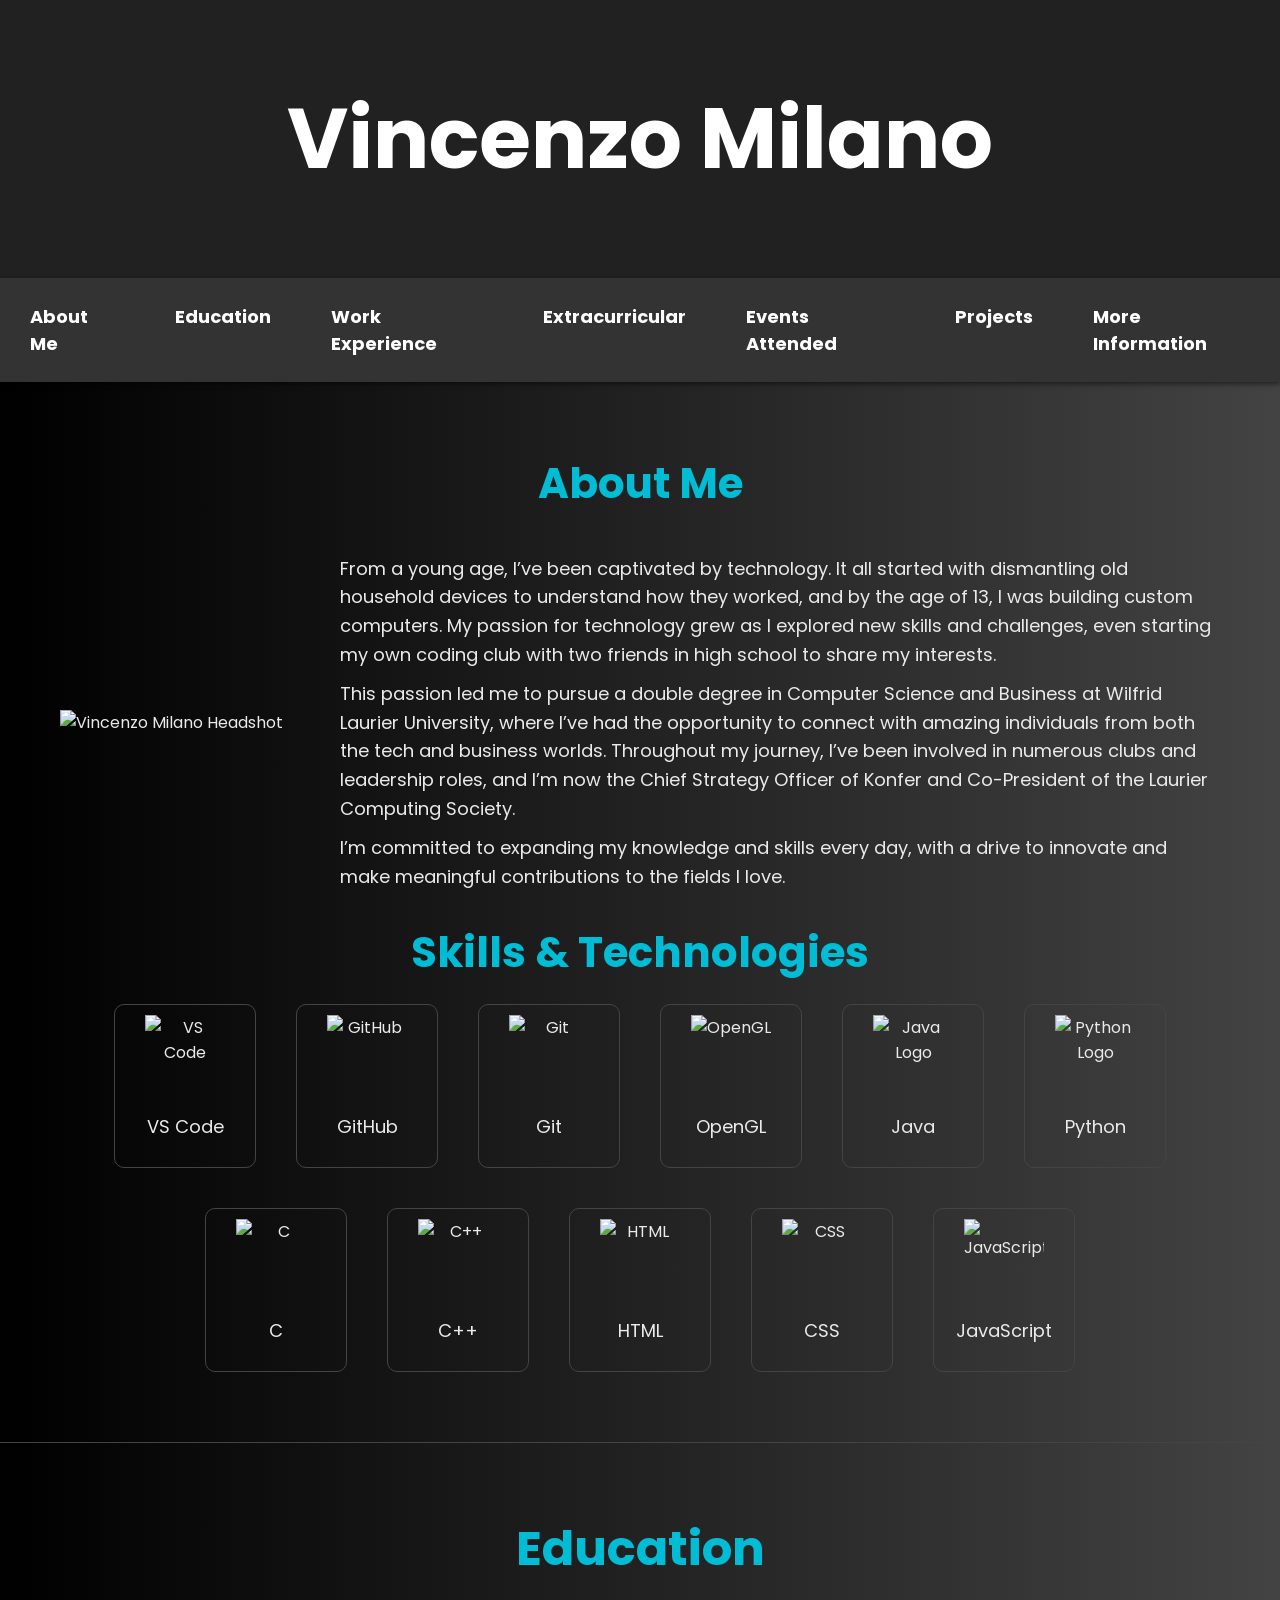
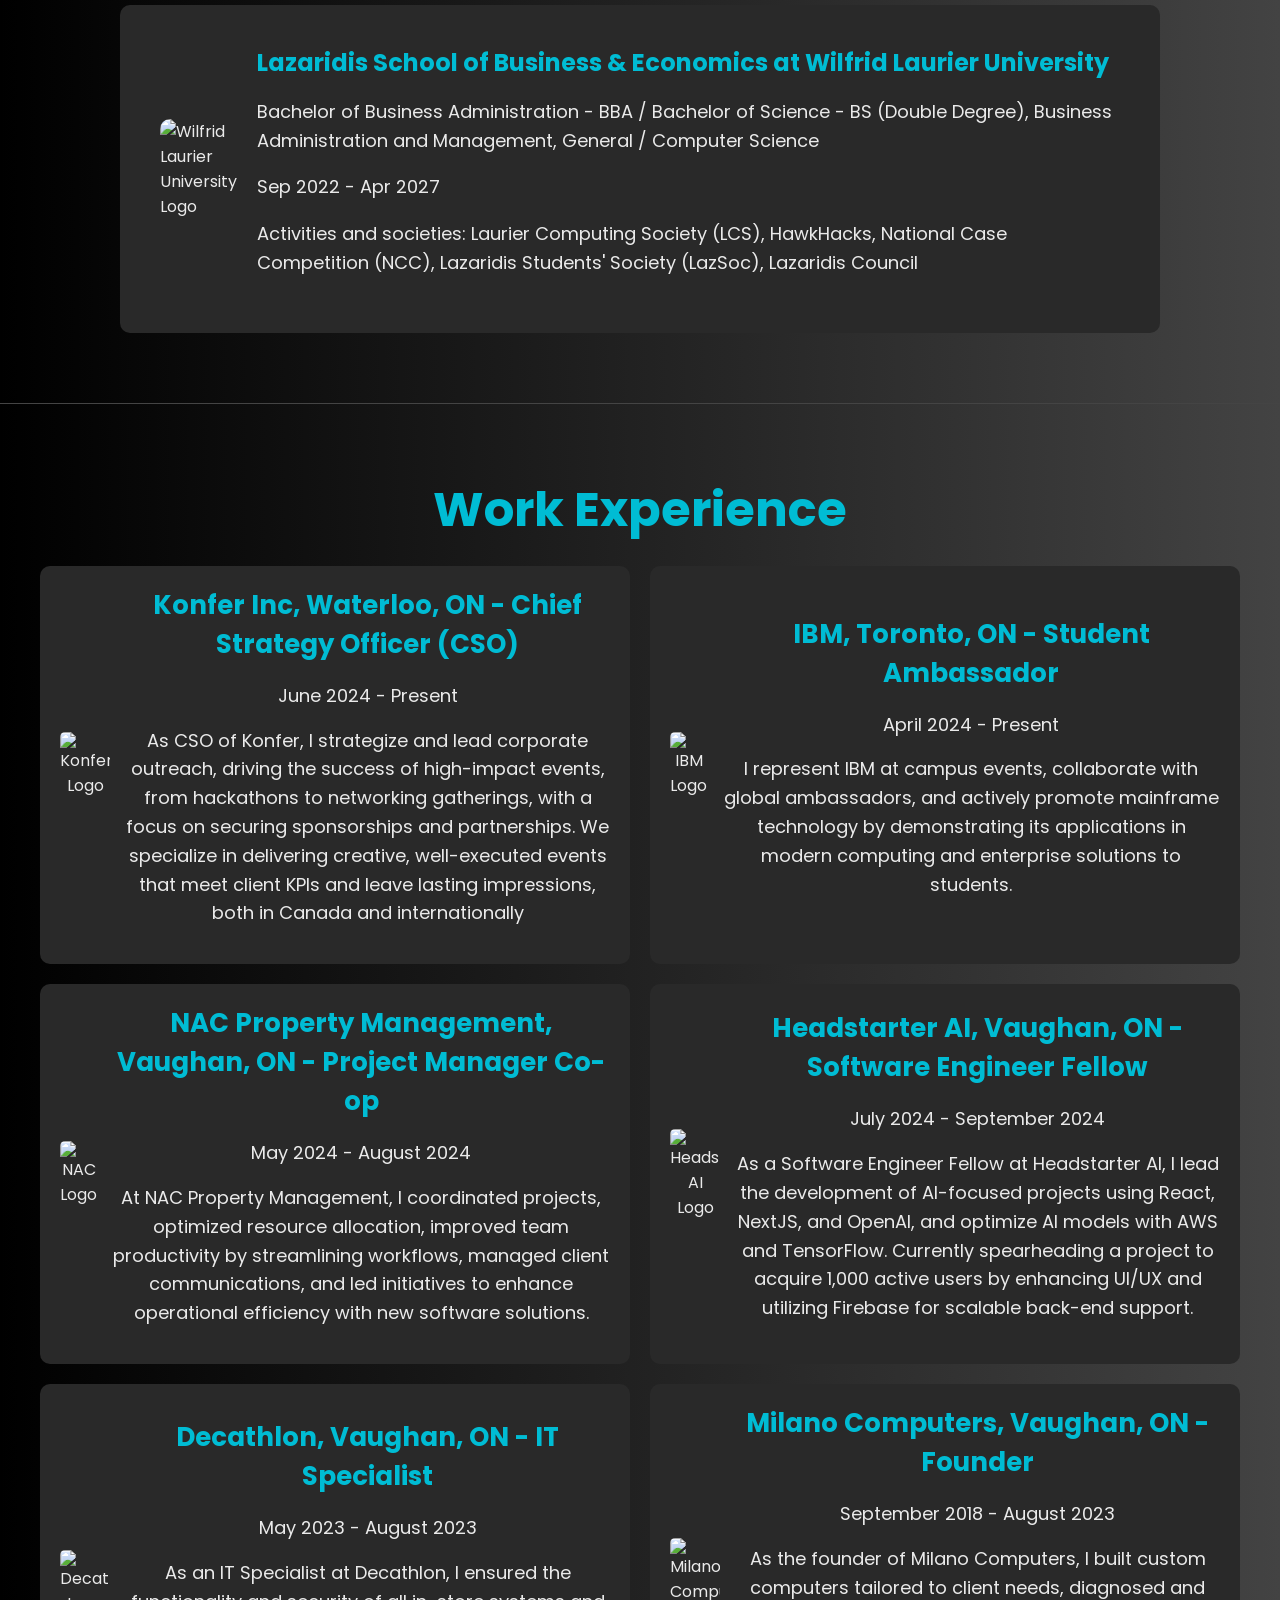
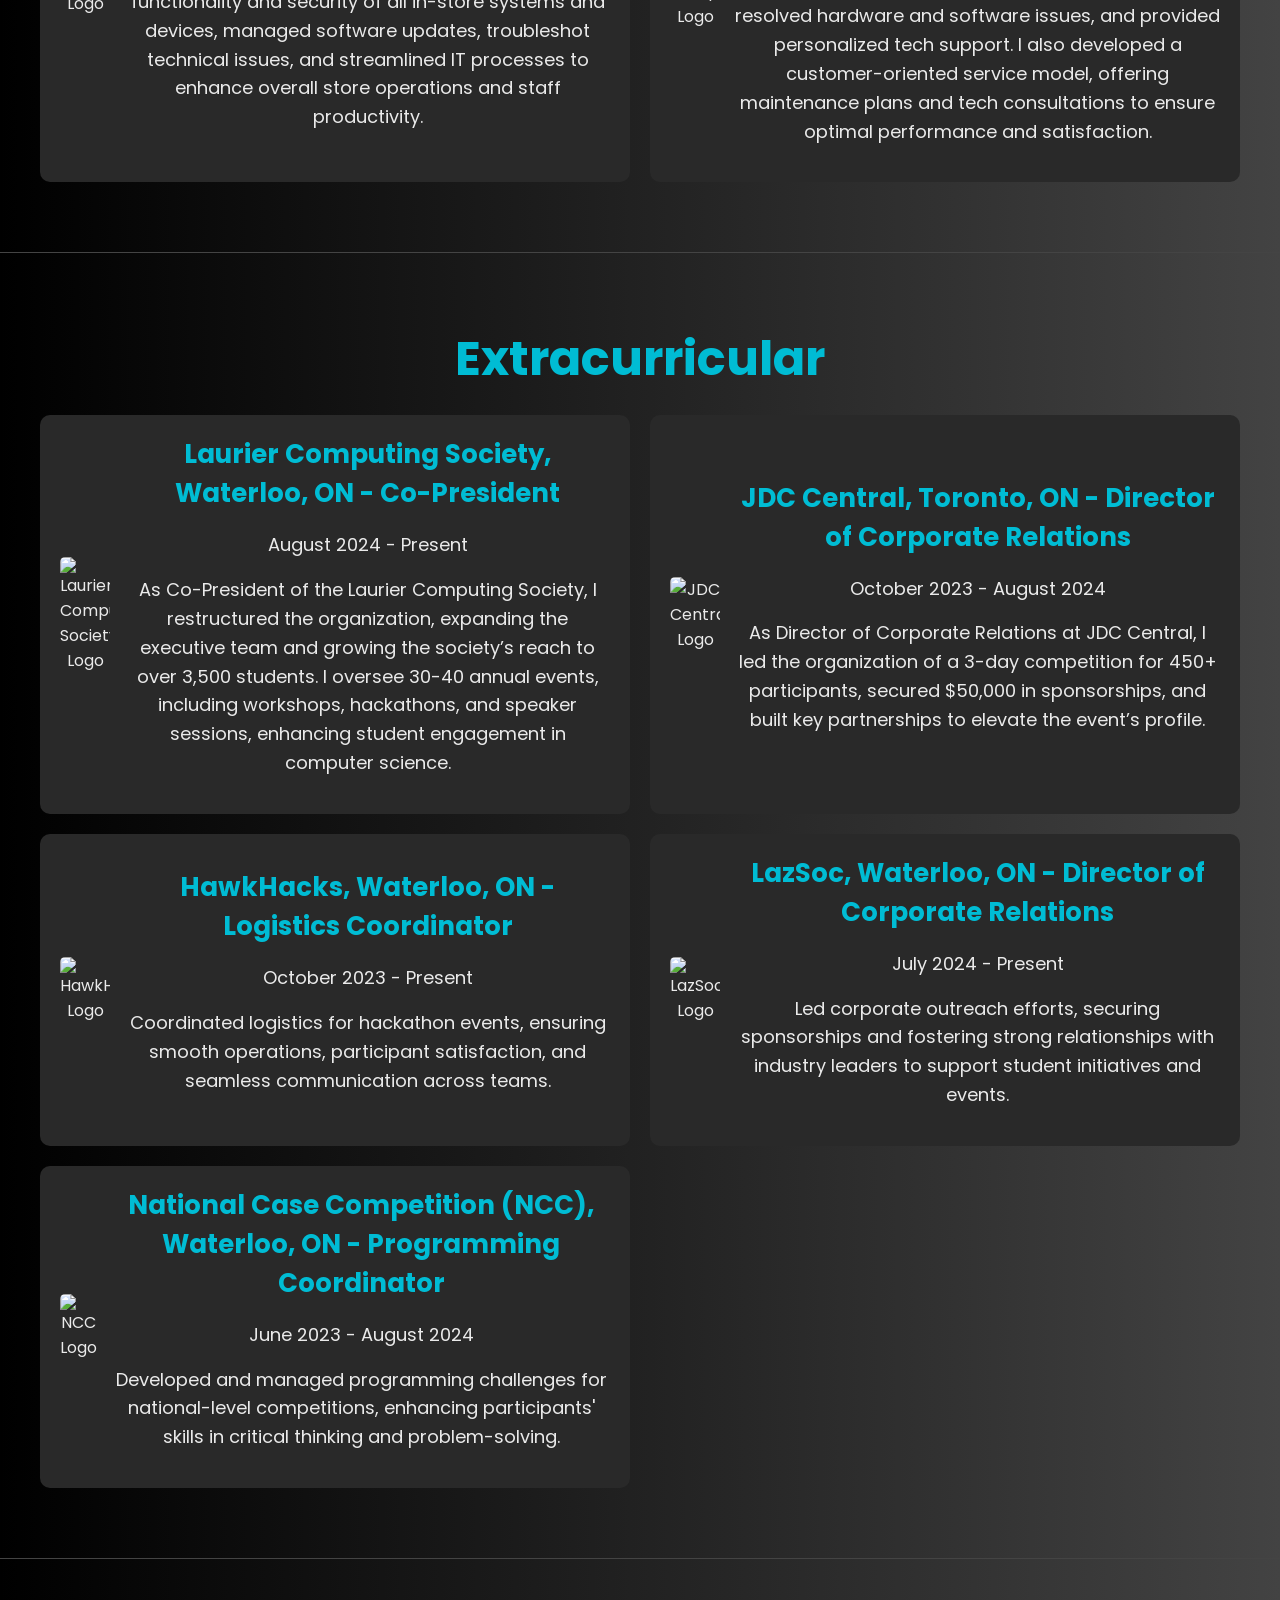
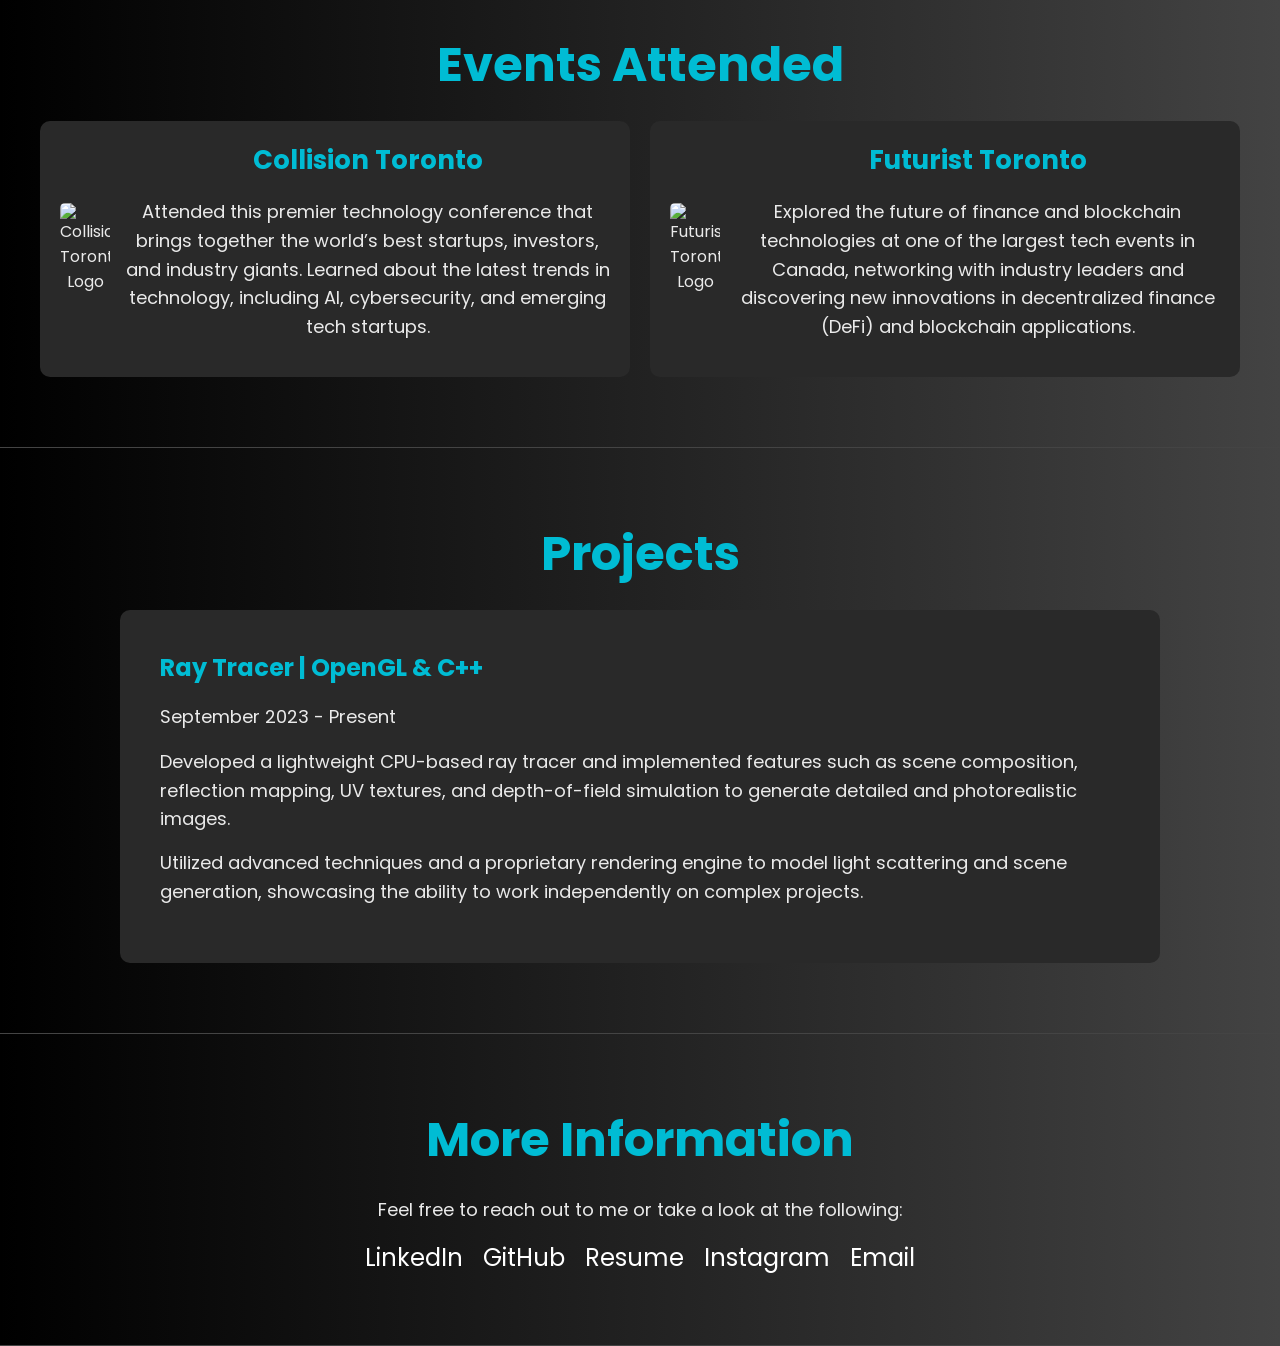
==== commit b33362e3: "Update index.html" ====
--- a/index.html
+++ b/index.html
@@ -13,7 +13,7 @@
         font-family: "Poppins", sans-serif;
         margin: 0;
         padding: 0;
-        background: #1f1f1f;
+        background: linear-gradient(to right, #000000, #434343);
         color: #eaeaea;
         scroll-behavior: smooth;
       }
@@ -21,7 +21,7 @@
       header {
         background: #212121;
         color: white;
-        padding: 40px;
+        padding: 20px;
         text-align: center;
         position: relative;
         overflow: hidden;
@@ -31,6 +31,23 @@
       header h1 {
         font-size: 72px;
         font-weight: 700;
+        opacity: 0;
+        animation: pixelate 2s steps(20, end) forwards;
+      }
+
+      @keyframes pixelate {
+        0% {
+          opacity: 0;
+          filter: blur(10px);
+        }
+        50% {
+          opacity: 0.5;
+          filter: blur(5px);
+        }
+        100% {
+          opacity: 1;
+          filter: blur(0px);
+        }
       }
 
       /* Navigation */
@@ -59,6 +76,51 @@
         border-radius: 5px;
       }
 
+      /* About Me Section */
+      .about-container {
+        display: flex;
+        align-items: center;
+        justify-content: space-between;
+        padding: 20px;
+        max-width: 1200px;
+        margin: 0 auto;
+        text-align: left;
+      }
+
+      .headshot {
+        width: 250px; /* Adjust image size */
+        height: auto;
+        margin-right: 30px;
+      }
+
+      .about-text {
+        flex: 1;
+      }
+
+      .about-text p {
+        margin: 10px 0;
+      }
+
+      /* Center the About Me heading and reduce space */
+      #about-me h2 {
+        text-align: center;
+        font-size: 42px;
+        margin-bottom: 10px; /* Reduced the space */
+        color: #00bcd4;
+      }
+
+      /* Responsive design for smaller screens */
+      @media (max-width: 768px) {
+        .about-container {
+          flex-direction: column;
+          text-align: center;
+        }
+
+        .headshot {
+          margin: 0 0 20px 0;
+        }
+      }
+
       section {
         padding: 50px 20px;
         border-bottom: 1px solid #444;
@@ -69,6 +131,14 @@
         color: #00bcd4;
         font-size: 42px;
         margin-bottom: 20px;
+        margin-top: 0px; /* Removed extra space above */
+      }
+
+      h3 {
+        margin: 0 0 10px;
+        font-size: 24px;
+        color: #00bcd4;
+        margin-top: 0; /* Removed space above */
       }
 
       p,
@@ -200,6 +270,24 @@
         transform: translateY(0);
       }
 
+      /* Contact Section with Social Links */
+      .contact-links {
+        display: flex;
+        justify-content: center;
+        gap: 20px;
+      }
+
+      .contact-links a {
+        color: white;
+        text-decoration: none;
+        font-size: 24px;
+        transition: color 0.3s ease;
+      }
+
+      .contact-links a:hover {
+        color: #00bcd4;
+      }
+
       /* Media Queries */
       @media (min-width: 768px) {
         .timeline {
@@ -251,7 +339,7 @@
       <a href="#extra-curricular">Extracurricular</a>
       <a href="#events-attended">Events Attended</a>
       <a href="#projects">Projects</a>
-      <a href="#contact-me">Contact Me</a>
+      <a href="#contact-me">More Information</a>
     </nav>
 
     <div id="progress-bar"></div>
@@ -259,14 +347,39 @@
     <!-- About Me Section -->
     <section id="about-me">
       <h2>About Me</h2>
-      <p>
-        I have loved technology my entire life and started by taking apart old
-        devices that didn't work in my household to try and fix them. By the age
-        of 13, I was building computers. I have continued to grow these
-        interests and will keep myself learning every single day.
-      </p>
-
-      <h3>Skills & Technologies</h3>
+      <!-- Heading is centered above image and text -->
+      <div class="about-container">
+        <img
+          src="https://lazsoc.ca/cdn/shop/files/JC204361_-_Vincenzo_Milano_540x.jpg?v=1726184893"
+          alt="Vincenzo Milano Headshot"
+          class="headshot"
+        />
+        <div class="about-text">
+          <p>
+            From a young age, I’ve been captivated by technology. It all started
+            with dismantling old household devices to understand how they
+            worked, and by the age of 13, I was building custom computers. My
+            passion for technology grew as I explored new skills and challenges,
+            even starting my own coding club with two friends in high school to
+            share my interests.
+          </p>
+          <p>
+            This passion led me to pursue a double degree in Computer Science
+            and Business at Wilfrid Laurier University, where I’ve had the
+            opportunity to connect with amazing individuals from both the tech
+            and business worlds. Throughout my journey, I’ve been involved in
+            numerous clubs and leadership roles, and I’m now the Chief Strategy
+            Officer of Konfer and Co-President of the Laurier Computing Society.
+          </p>
+          <p>
+            I’m committed to expanding my knowledge and skills every day, with a
+            drive to innovate and make meaningful contributions to the fields I
+            love.
+          </p>
+        </div>
+      </div>
+
+      <h2>Skills & Technologies</h2>
       <div class="skills-container fade-in">
         <!-- Software & APIs -->
         <div class="skill">
@@ -347,27 +460,6 @@
             alt="JavaScript"
           />
           <p>JavaScript</p>
-        </div>
-        <div class="skill">
-          <img
-            src="https://upload.wikimedia.org/wikipedia/commons/thumb/4/40/VB.NET_Logo.svg/2048px-VB.NET_Logo.svg.png"
-            alt="Visual Basic"
-          />
-          <p>Visual Basic</p>
-        </div>
-        <div class="skill">
-          <img
-            src="https://upload.wikimedia.org/wikipedia/commons/a/a7/React-icon.svg"
-            alt="React"
-          />
-          <p>React</p>
-        </div>
-        <div class="skill">
-          <img
-            src="https://upload.wikimedia.org/wikipedia/commons/8/8e/Nextjs-logo.svg"
-            alt="NextJS"
-          />
-          <p>NextJS</p>
         </div>
       </div>
     </section>
@@ -508,8 +600,8 @@
 
         <div class="timeline-item">
           <img
-            src="https://nacpropertymanagement.com/wp-content/uploads/2023/09/NAC-logo-and-name.webp"
-            alt="NAC Logo"
+            src="https://media.licdn.com/dms/image/v2/C560BAQHMHW4jD10iSQ/company-logo_100_100/company-logo_100_100/0/1679615766191?e=1734566400&v=beta&t=361YihZxdZu_S0dq9YY4j8uQgXsMQNRH6dFgVa4Lj0c"
+            alt="Milano Computers Logo"
           />
           <div>
             <h3>Milano Computers, Vaughan, ON - Founder</h3>
@@ -579,6 +671,7 @@
           />
           <div>
             <h3>HawkHacks, Waterloo, ON - Logistics Coordinator</h3>
+            <p>October 2023 - Present</p>
             <ul>
               <li>
                 Coordinated logistics for hackathon events, ensuring smooth
@@ -596,6 +689,7 @@
           />
           <div>
             <h3>LazSoc, Waterloo, ON - Director of Corporate Relations</h3>
+            <p>July 2024 - Present</p>
             <ul>
               <li>
                 Led corporate outreach efforts, securing sponsorships and
@@ -616,6 +710,7 @@
               National Case Competition (NCC), Waterloo, ON - Programming
               Coordinator
             </h3>
+            <p>June 2023 - August 2024</p>
             <ul>
               <li>
                 Developed and managed programming challenges for national-level
@@ -692,13 +787,22 @@
 
     <!-- Contact Me Section -->
     <section id="contact-me">
-      <h2>Contact Me</h2>
-      <p>
-        Feel free to reach out to me at
-        <a href="mailto:vincenzomilano295@gmail.com"
-          >vincenzomilano295@gmail.com</a
-        >.
-      </p>
+      <h2>More Information</h2>
+      <p>Feel free to reach out to me or take a look at the following:</p>
+
+      <div class="contact-links">
+        <a href="https://www.linkedin.com/in/vincenzo-milano/" target="_blank"
+          >LinkedIn</a
+        >
+        <a href="https://github.com/Vincenzo-Milano" target="_blank">GitHub</a>
+        <a href="https://vincenzomilanoresume.tiiny.site/" target="_blank"
+          >Resume</a
+        >
+        <a href="https://www.instagram.com/_vincenzomilano/" target="_blank"
+          >Instagram</a
+        >
+        <a href="mailto:vincenzomilano295@gmail.com" target="_blank">Email</a>
+      </div>
     </section>
 
     <script>
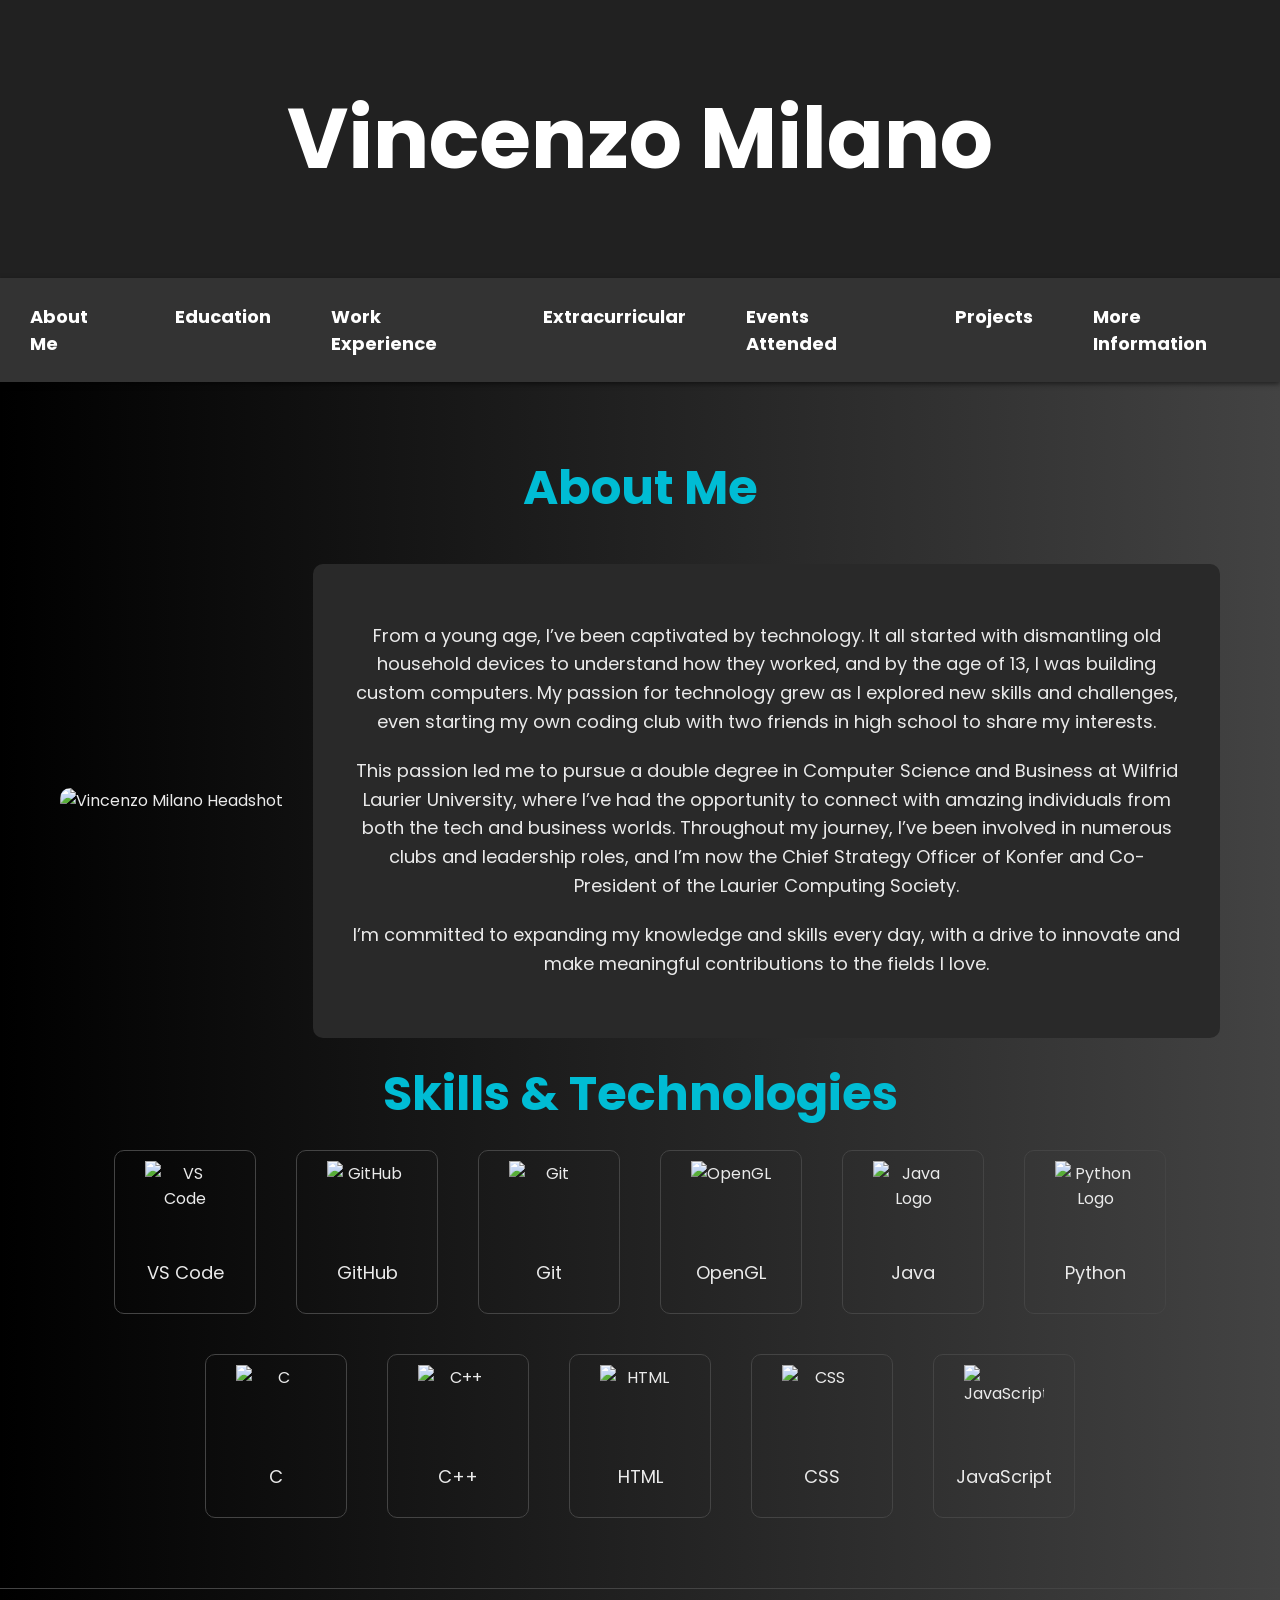
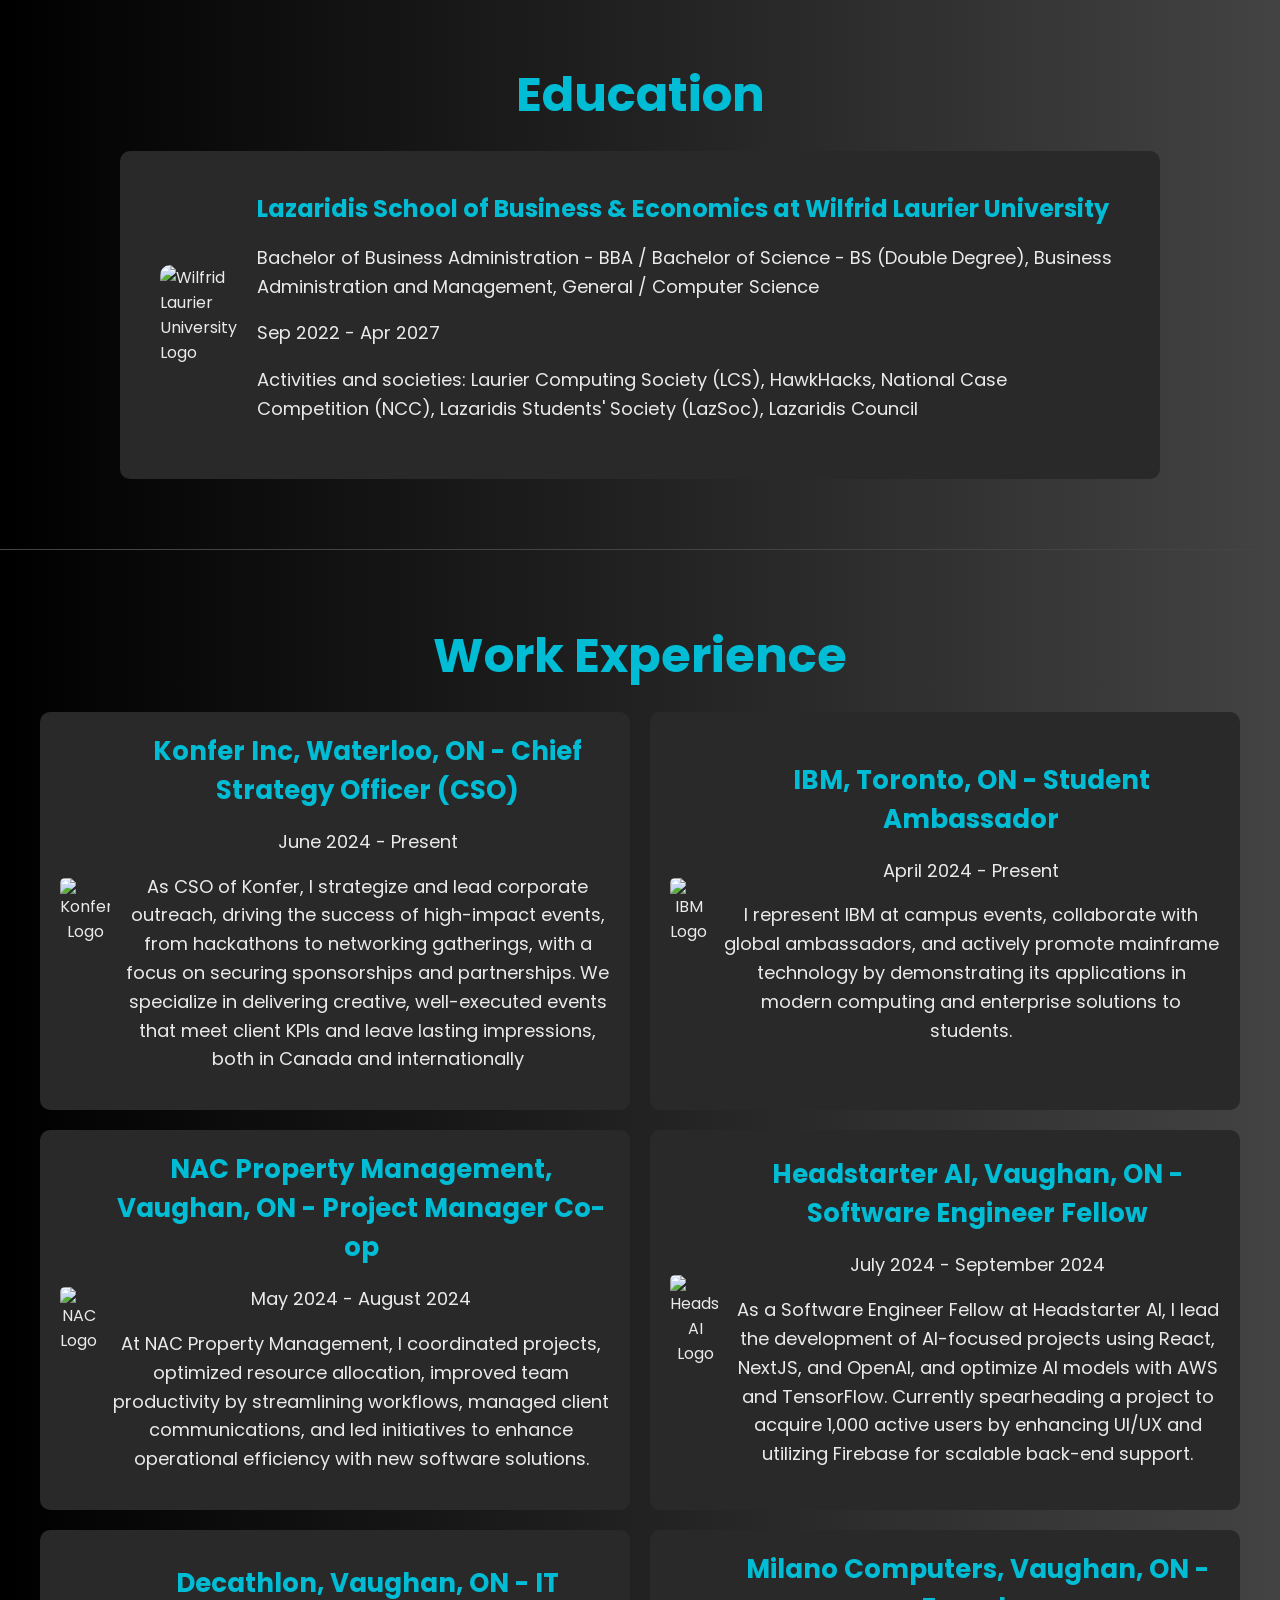
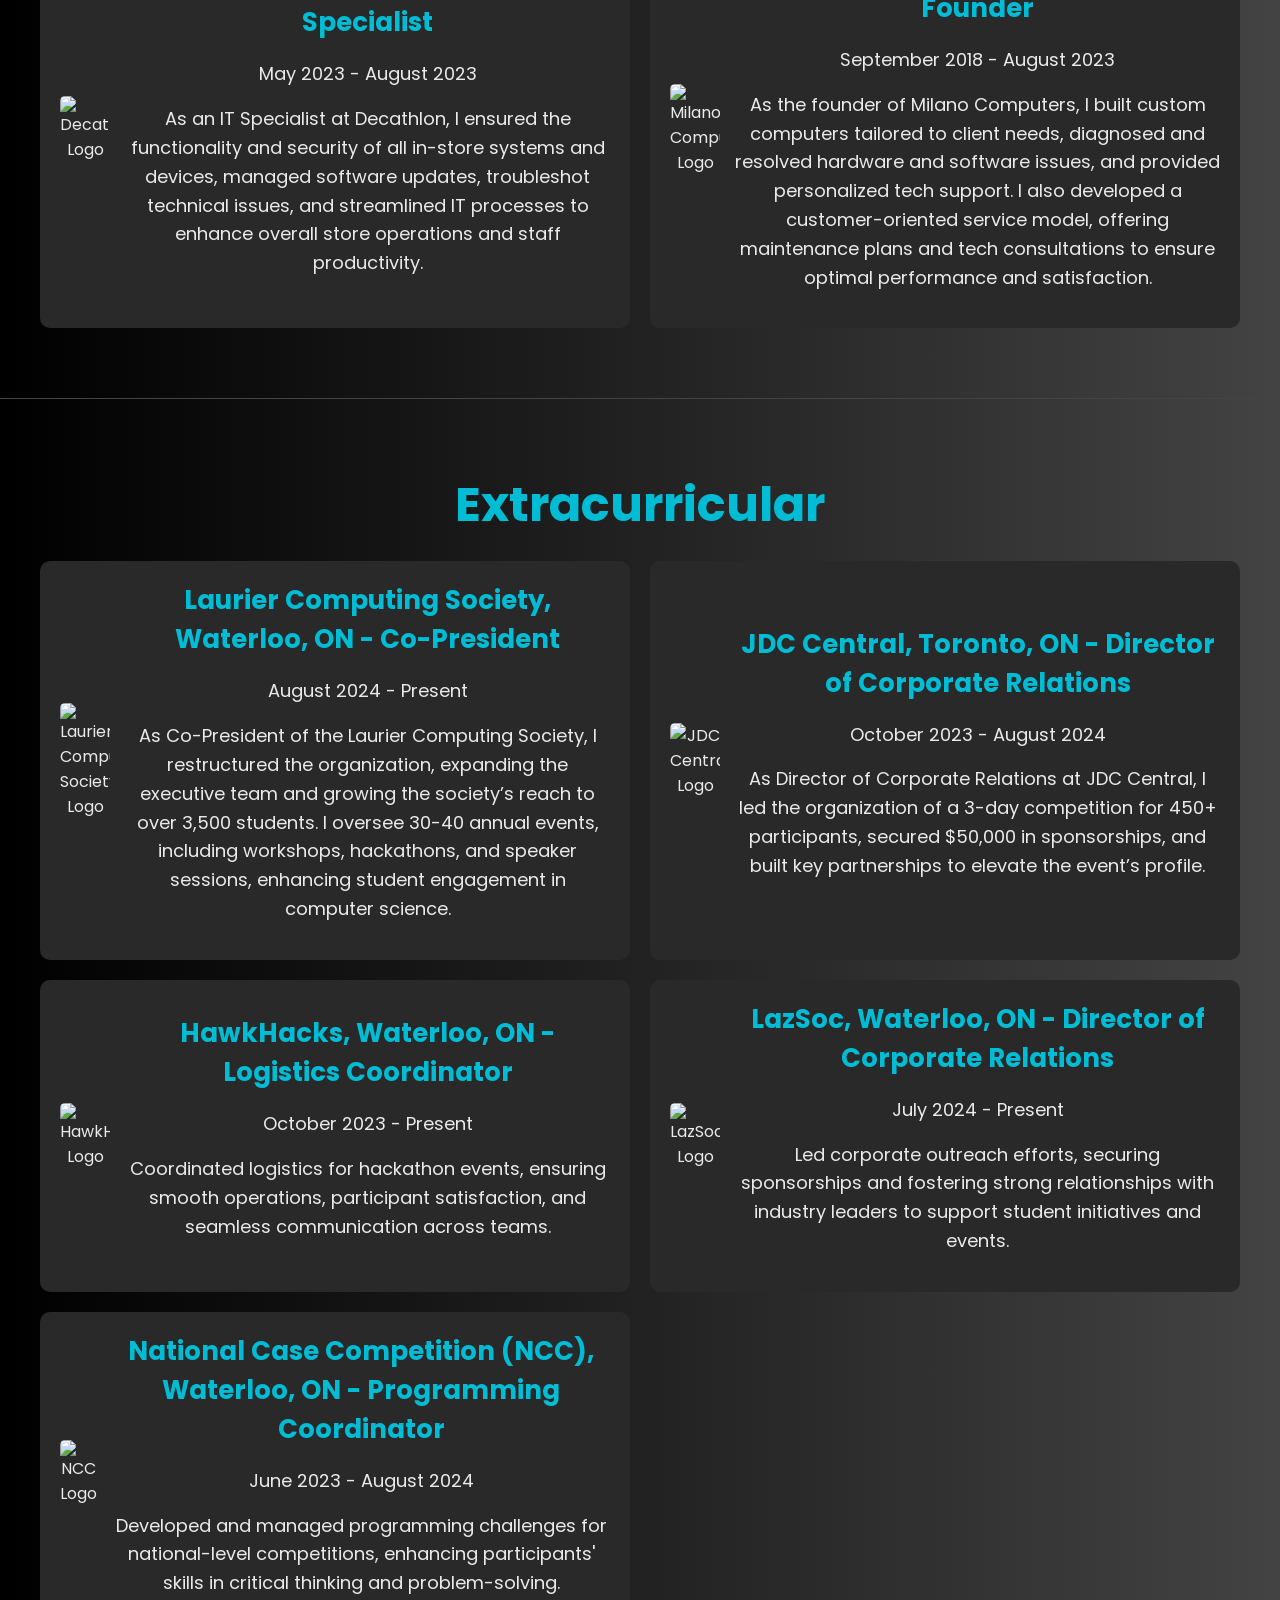
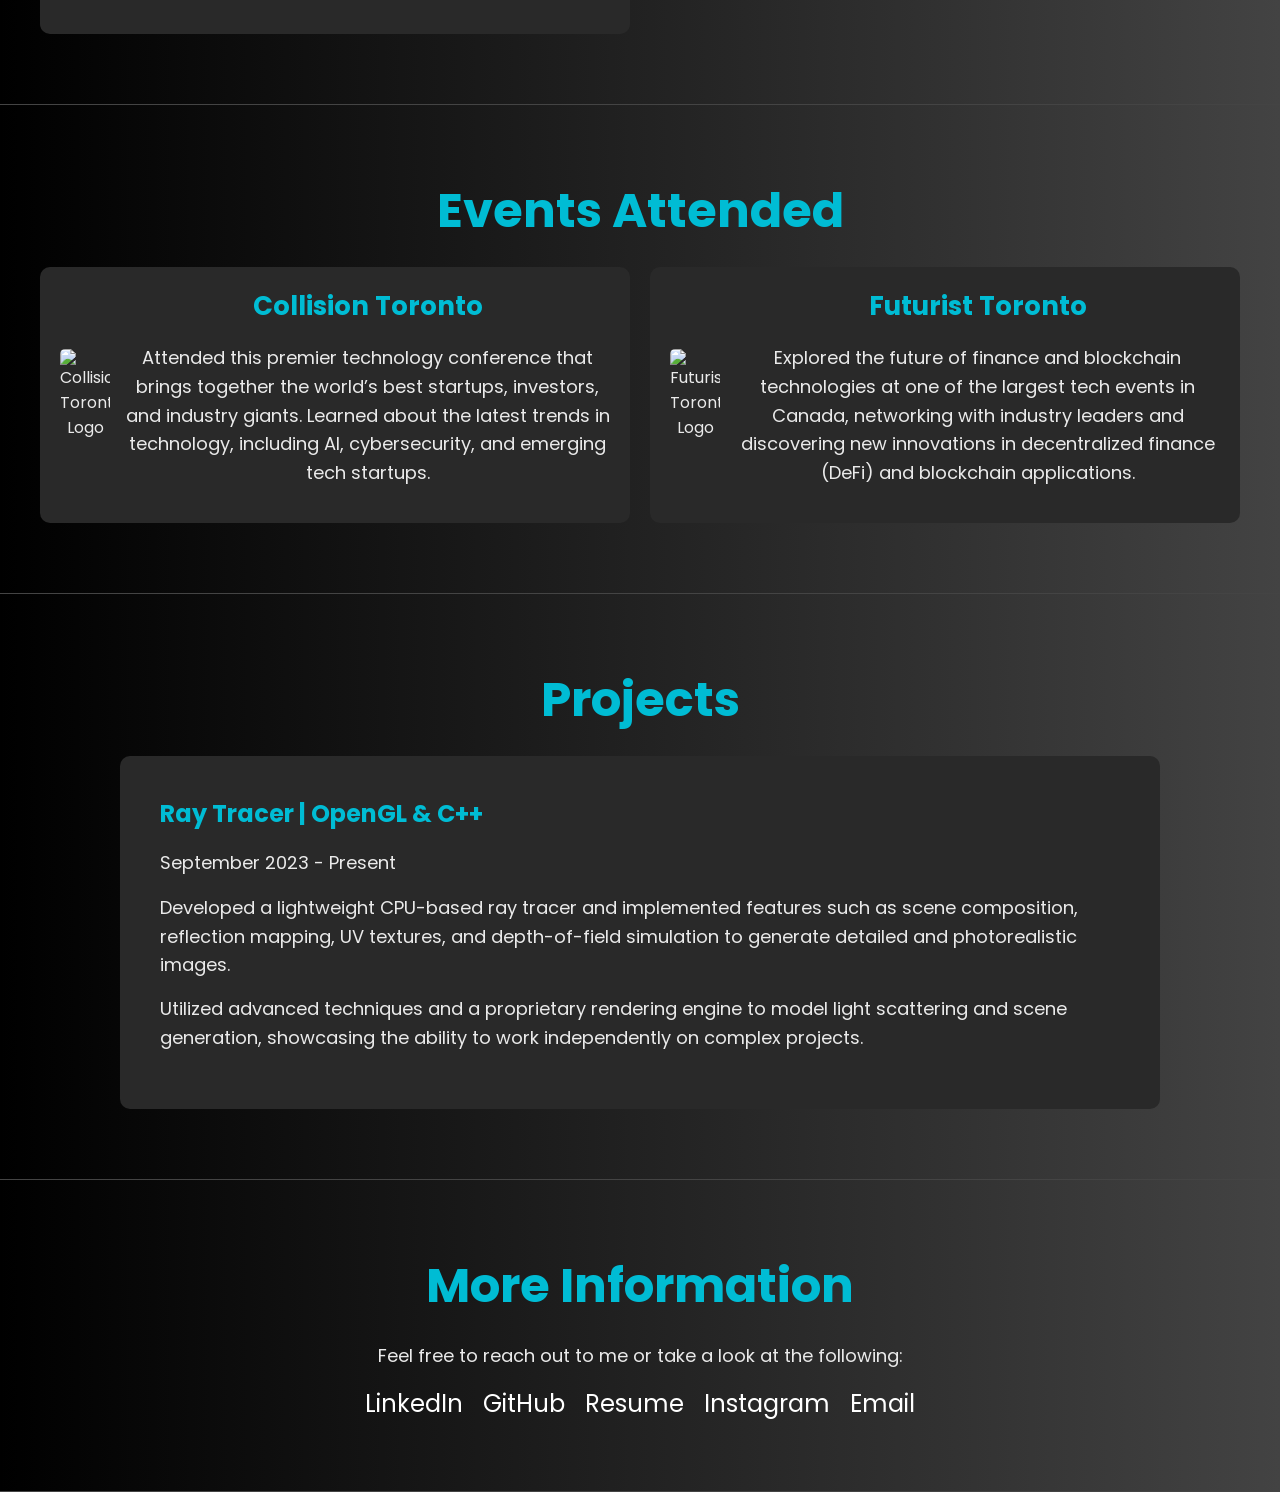
==== commit fabe9294: "Update index.html" ====
--- a/index.html
+++ b/index.html
@@ -76,7 +76,7 @@
         border-radius: 5px;
       }
 
-      /* About Me Section */
+      /* About Me Container */
       .about-container {
         display: flex;
         align-items: center;
@@ -84,29 +84,33 @@
         padding: 20px;
         max-width: 1200px;
         margin: 0 auto;
-        text-align: left;
-      }
-
-      .headshot {
-        width: 250px; /* Adjust image size */
-        height: auto;
+      }
+
+      /* Image on the Left */
+      .headshot img {
+        width: 335px; /* Set a reasonable size for the image */
+        height: 500px;
+        border-radius: 10px;
         margin-right: 30px;
       }
 
-      .about-text {
+      /* Box to Hold the Text */
+      .box {
+        background: #292929;
+        padding: 40px;
+        border-radius: 10px;
         flex: 1;
-      }
-
-      .about-text p {
-        margin: 10px 0;
-      }
-
-      /* Center the About Me heading and reduce space */
-      #about-me h2 {
-        text-align: center;
-        font-size: 42px;
-        margin-bottom: 10px; /* Reduced the space */
-        color: #00bcd4;
+        display: flex;
+        flex-direction: column;
+        justify-content: center;
+      }
+
+      .box .about-text {
+        text-align: center; /* Centering the text */
+      }
+
+      .box .about-text p {
+        margin-bottom: 20px;
       }
 
       /* Responsive design for smaller screens */
@@ -116,8 +120,12 @@
           text-align: center;
         }
 
-        .headshot {
+        .headshot img {
           margin: 0 0 20px 0;
+        }
+
+        .box {
+          margin-left: 0;
         }
       }
 
@@ -347,35 +355,38 @@
     <!-- About Me Section -->
     <section id="about-me">
       <h2>About Me</h2>
-      <!-- Heading is centered above image and text -->
       <div class="about-container">
-        <img
-          src="https://lazsoc.ca/cdn/shop/files/JC204361_-_Vincenzo_Milano_540x.jpg?v=1726184893"
-          alt="Vincenzo Milano Headshot"
-          class="headshot"
-        />
-        <div class="about-text">
-          <p>
-            From a young age, I’ve been captivated by technology. It all started
-            with dismantling old household devices to understand how they
-            worked, and by the age of 13, I was building custom computers. My
-            passion for technology grew as I explored new skills and challenges,
-            even starting my own coding club with two friends in high school to
-            share my interests.
-          </p>
-          <p>
-            This passion led me to pursue a double degree in Computer Science
-            and Business at Wilfrid Laurier University, where I’ve had the
-            opportunity to connect with amazing individuals from both the tech
-            and business worlds. Throughout my journey, I’ve been involved in
-            numerous clubs and leadership roles, and I’m now the Chief Strategy
-            Officer of Konfer and Co-President of the Laurier Computing Society.
-          </p>
-          <p>
-            I’m committed to expanding my knowledge and skills every day, with a
-            drive to innovate and make meaningful contributions to the fields I
-            love.
-          </p>
+        <div class="headshot">
+          <img
+            src="https://lazsoc.ca/cdn/shop/files/JC204361_-_Vincenzo_Milano_540x.jpg?v=1726184893"
+            alt="Vincenzo Milano Headshot"
+          />
+        </div>
+        <div class="box">
+          <div class="about-text">
+            <p>
+              From a young age, I’ve been captivated by technology. It all
+              started with dismantling old household devices to understand how
+              they worked, and by the age of 13, I was building custom
+              computers. My passion for technology grew as I explored new skills
+              and challenges, even starting my own coding club with two friends
+              in high school to share my interests.
+            </p>
+            <p>
+              This passion led me to pursue a double degree in Computer Science
+              and Business at Wilfrid Laurier University, where I’ve had the
+              opportunity to connect with amazing individuals from both the tech
+              and business worlds. Throughout my journey, I’ve been involved in
+              numerous clubs and leadership roles, and I’m now the Chief
+              Strategy Officer of Konfer and Co-President of the Laurier
+              Computing Society.
+            </p>
+            <p>
+              I’m committed to expanding my knowledge and skills every day, with
+              a drive to innovate and make meaningful contributions to the
+              fields I love.
+            </p>
+          </div>
         </div>
       </div>
 
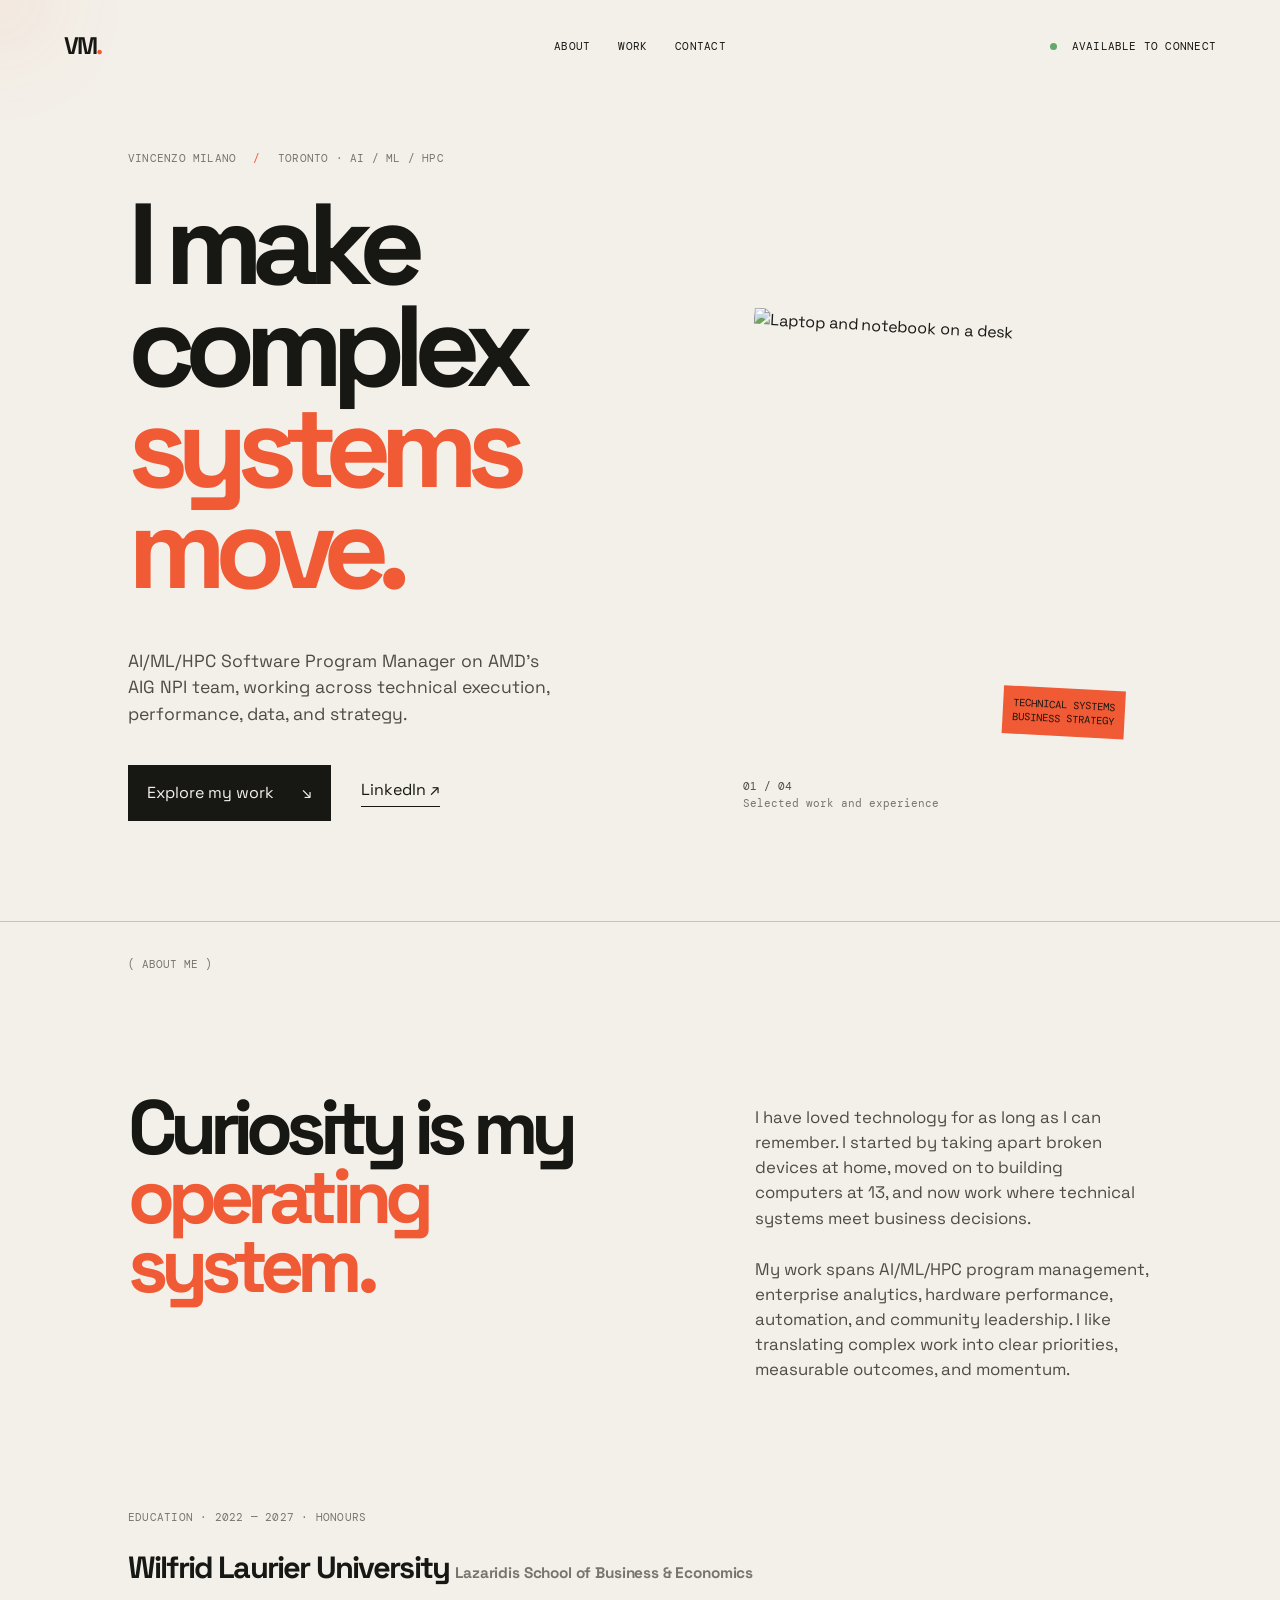
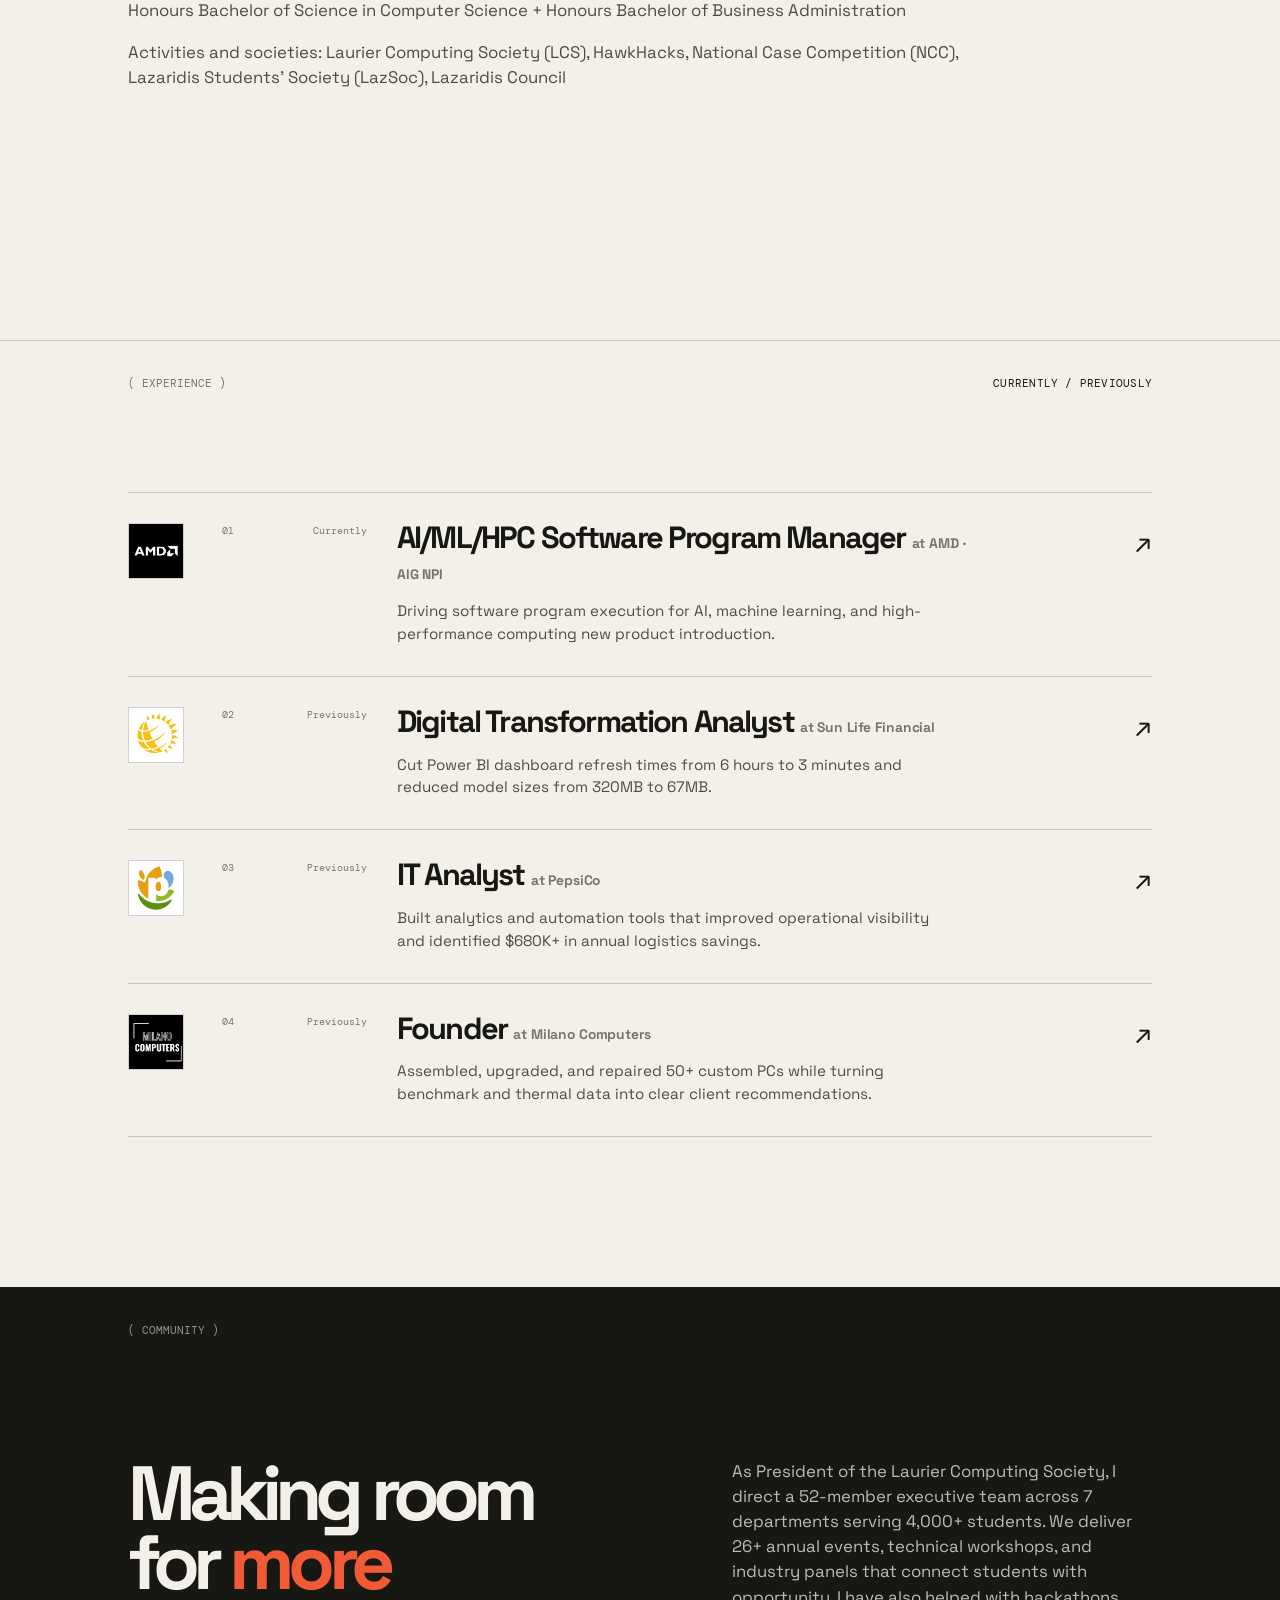
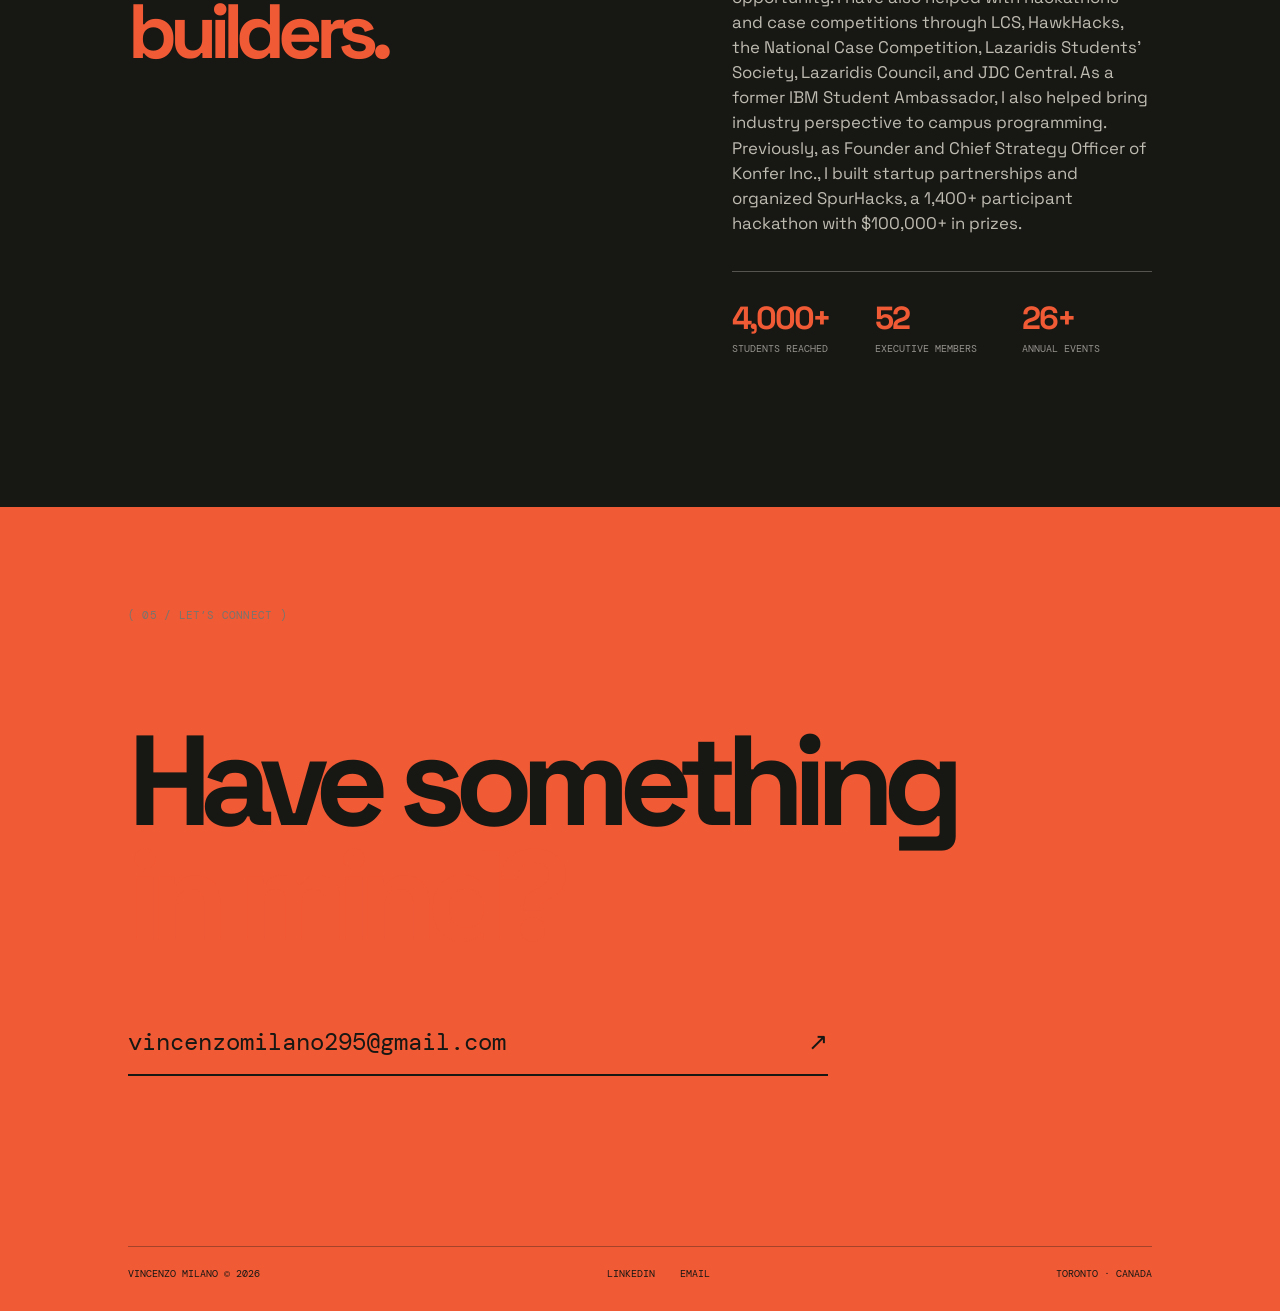
==== commit ef7d3f1b: "Refresh personal website portfolio" ====
--- a/index.html
+++ b/index.html
@@ -1,846 +1,241 @@
-<!DOCTYPE html>
+<!doctype html>
 <html lang="en">
   <head>
     <meta charset="UTF-8" />
     <meta name="viewport" content="width=device-width, initial-scale=1.0" />
-    <title>Vincenzo Milano - Personal Website</title>
+    <meta
+      name="description"
+      content="The portfolio of Vincenzo Milano, an AI, ML, and HPC software program manager building at the intersection of technology, operations, and strategy."
+    />
+    <title>Vincenzo Milano — AI/ML/HPC Software Program Manager</title>
+    <link rel="preconnect" href="https://fonts.googleapis.com" />
+    <link rel="preconnect" href="https://fonts.gstatic.com" crossorigin />
     <link
-      href="https://fonts.googleapis.com/css2?family=Poppins:wght@300;400;700&display=swap"
+      href="https://fonts.googleapis.com/css2?family=DM+Mono:wght@400;500&family=Space+Grotesk:wght@400;500;600;700&display=swap"
       rel="stylesheet"
     />
-    <style>
-      body {
-        font-family: "Poppins", sans-serif;
-        margin: 0;
-        padding: 0;
-        background: linear-gradient(to right, #000000, #434343);
-        color: #eaeaea;
-        scroll-behavior: smooth;
-      }
-
-      header {
-        background: #212121;
-        color: white;
-        padding: 20px;
-        text-align: center;
-        position: relative;
-        overflow: hidden;
-        z-index: 1;
-      }
-
-      header h1 {
-        font-size: 72px;
-        font-weight: 700;
-        opacity: 0;
-        animation: pixelate 2s steps(20, end) forwards;
-      }
-
-      @keyframes pixelate {
-        0% {
-          opacity: 0;
-          filter: blur(10px);
-        }
-        50% {
-          opacity: 0.5;
-          filter: blur(5px);
-        }
-        100% {
-          opacity: 1;
-          filter: blur(0px);
-        }
-      }
-
-      /* Navigation */
-      nav {
-        position: sticky;
-        top: 0;
-        display: flex;
-        justify-content: center;
-        background: #333;
-        padding: 15px 0;
-        z-index: 100;
-        box-shadow: 0 2px 5px rgba(0, 0, 0, 0.5);
-      }
-
-      nav a {
-        color: #fff;
-        text-decoration: none;
-        margin: 0 15px;
-        font-weight: bold;
-        padding: 10px 15px;
-        transition: background 0.3s ease;
-      }
-
-      nav a:hover {
-        background: #0077cc;
-        border-radius: 5px;
-      }
-
-      /* About Me Container */
-      .about-container {
-        display: flex;
-        align-items: center;
-        justify-content: space-between;
-        padding: 20px;
-        max-width: 1200px;
-        margin: 0 auto;
-      }
-
-      /* Image on the Left */
-      .headshot img {
-        width: 335px; /* Set a reasonable size for the image */
-        height: 500px;
-        border-radius: 10px;
-        margin-right: 30px;
-      }
-
-      /* Box to Hold the Text */
-      .box {
-        background: #292929;
-        padding: 40px;
-        border-radius: 10px;
-        flex: 1;
-        display: flex;
-        flex-direction: column;
-        justify-content: center;
-      }
-
-      .box .about-text {
-        text-align: center; /* Centering the text */
-      }
-
-      .box .about-text p {
-        margin-bottom: 20px;
-      }
-
-      /* Responsive design for smaller screens */
-      @media (max-width: 768px) {
-        .about-container {
-          flex-direction: column;
-          text-align: center;
-        }
-
-        .headshot img {
-          margin: 0 0 20px 0;
-        }
-
-        .box {
-          margin-left: 0;
-        }
-      }
-
-      section {
-        padding: 50px 20px;
-        border-bottom: 1px solid #444;
-        text-align: center;
-      }
-
-      h2 {
-        color: #00bcd4;
-        font-size: 42px;
-        margin-bottom: 20px;
-        margin-top: 0px; /* Removed extra space above */
-      }
-
-      h3 {
-        margin: 0 0 10px;
-        font-size: 24px;
-        color: #00bcd4;
-        margin-top: 0; /* Removed space above */
-      }
-
-      p,
-      li {
-        font-size: 16px;
-        line-height: 1.6;
-        margin-bottom: 15px;
-      }
-
-      ul {
-        list-style: none;
-        padding: 0;
-      }
-
-      /* Hero Image */
-      header::before {
-        content: "";
-        position: absolute;
-        top: 0;
-        left: 0;
-        right: 0;
-        bottom: 0;
-        background: url("https://source.unsplash.com/1600x900/?technology")
-          center/cover;
-        opacity: 0.2;
-      }
-
-      /* Skills section */
-      .skills-container {
-        display: flex;
-        flex-wrap: wrap;
-        justify-content: center;
-        gap: 30px;
-        margin-top: 20px;
-      }
-
-      .skill {
-        text-align: center;
-        width: 120px;
-        padding: 10px;
-        border: 1px solid #444;
-        border-radius: 10px;
-        transition: transform 0.3s ease, box-shadow 0.3s ease;
-      }
-
-      .skill:hover {
-        transform: translateY(-10px);
-        box-shadow: 0 10px 20px rgba(0, 0, 0, 0.3);
-      }
-
-      .skill img {
-        width: 80px;
-        height: 80px;
-        display: block;
-        margin: 0 auto 10px;
-      }
-
-      /* Responsive Grid for Work Experience */
-      .timeline {
-        display: grid;
-        grid-template-columns: 1fr;
-        gap: 20px;
-      }
-
-      .timeline-item {
-        padding: 20px;
-        background: #292929;
-        border-radius: 10px;
-        display: flex;
-        align-items: center;
-      }
-
-      .timeline-item h3 {
-        margin: 0 0 10px;
-        font-size: 24px;
-        color: #00bcd4;
-      }
-
-      .timeline-item img {
-        width: 50px;
-        height: auto;
-        margin-right: 15px;
-        border-radius: 5px;
-      }
-
-      /* Education Section */
-      .education,
-      .projects {
-        display: flex;
-        align-items: center;
-        justify-content: center;
-        padding: 40px;
-        margin: auto;
-        background: #292929;
-        border-radius: 10px;
-        text-align: left;
-        max-width: 80%;
-      }
-
-      .education img,
-      .projects img {
-        width: 100px;
-        height: auto;
-        margin-right: 20px;
-        border-radius: 10px;
-      }
-
-      /* Progress Bar */
-      #progress-bar {
-        position: fixed;
-        bottom: 0;
-        left: 0;
-        width: 0;
-        height: 5px;
-        background: linear-gradient(90deg, #0077cc, #00bcd4);
-        transition: width 0.25s ease-out;
-        z-index: 1000;
-      }
-
-      /* Scroll Animations */
-      .fade-in {
-        opacity: 0;
-        transform: translateY(50px);
-        transition: opacity 0.6s ease, transform 0.6s ease;
-      }
-
-      .fade-in.visible {
-        opacity: 1;
-        transform: translateY(0);
-      }
-
-      /* Contact Section with Social Links */
-      .contact-links {
-        display: flex;
-        justify-content: center;
-        gap: 20px;
-      }
-
-      .contact-links a {
-        color: white;
-        text-decoration: none;
-        font-size: 24px;
-        transition: color 0.3s ease;
-      }
-
-      .contact-links a:hover {
-        color: #00bcd4;
-      }
-
-      /* Media Queries */
-      @media (min-width: 768px) {
-        .timeline {
-          grid-template-columns: repeat(2, 1fr);
-        }
-      }
-
-      @media (min-width: 1024px) {
-        header h1 {
-          font-size: 84px;
-        }
-
-        nav a {
-          font-size: 18px;
-        }
-
-        section {
-          padding: 70px 40px;
-        }
-
-        h2 {
-          font-size: 48px;
-        }
-
-        p,
-        li {
-          font-size: 18px;
-        }
-
-        .skills-container {
-          gap: 40px;
-        }
-
-        .timeline-item h3 {
-          font-size: 26px;
-        }
-      }
-    </style>
+    <link rel="stylesheet" href="css/styles.css" />
   </head>
   <body>
-    <header>
-      <h1>Vincenzo Milano</h1>
+    <div class="cursor-glow" aria-hidden="true"></div>
+    <header class="site-header">
+      <a class="wordmark" href="#top" aria-label="Vincenzo Milano home"
+        >VM<span>.</span></a
+      >
+      <nav class="nav" aria-label="Main navigation">
+        <a href="#about">About</a><a href="#work">Work</a
+        ><a href="#contact">Contact</a>
+      </nav>
+      <a class="availability" href="mailto:vincenzomilano295@gmail.com"
+        ><span></span> Available to connect</a
+      >
     </header>
 
-    <nav>
-      <a href="#about-me">About Me</a>
-      <a href="#education">Education</a>
-      <a href="#work-experience">Work Experience</a>
-      <a href="#extra-curricular">Extracurricular</a>
-      <a href="#events-attended">Events Attended</a>
-      <a href="#projects">Projects</a>
-      <a href="#contact-me">More Information</a>
-    </nav>
-
-    <div id="progress-bar"></div>
-
-    <!-- About Me Section -->
-    <section id="about-me">
-      <h2>About Me</h2>
-      <div class="about-container">
-        <div class="headshot">
-          <img
-            src="https://lazsoc.ca/cdn/shop/files/JC204361_-_Vincenzo_Milano_540x.jpg?v=1726184893"
-            alt="Vincenzo Milano Headshot"
-          />
-        </div>
-        <div class="box">
+    <main id="top">
+      <section class="hero page-grid">
+        <div class="hero-copy reveal">
+          <p class="eyebrow">
+            Vincenzo Milano <span>/</span> Toronto · AI / ML / HPC
+          </p>
+          <h1>I make complex<br /><em>systems move.</em></h1>
+          <p class="hero-intro">
+            AI/ML/HPC Software Program Manager on AMD's AIG NPI team, working
+            across technical execution, performance, data, and strategy.
+          </p>
+          <div class="hero-actions">
+            <a class="button button-dark" href="#work"
+              >Explore my work <span>↘</span></a
+            ><a
+              class="text-link"
+              href="https://www.linkedin.com/in/vincenzo-milano"
+              target="_blank"
+              rel="noreferrer"
+              >LinkedIn ↗</a
+            >
+          </div>
+        </div>
+        <div class="hero-aside reveal delay-one">
+          <div class="portrait-frame">
+            <img
+              src="https://images.unsplash.com/photo-1516321318423-f06f85e504b3?auto=format&fit=crop&w=1000&q=85"
+              alt="Laptop and notebook on a desk"
+            /><span class="portrait-label"
+              >Technical systems<br />business strategy</span
+            >
+          </div>
+          <p class="side-note">
+            01 / 04<br /><span>Selected work and experience</span>
+          </p>
+        </div>
+      </section>
+
+      <section id="about" class="about section-rule">
+        <div class="section-label">( About me )</div>
+        <div class="about-content reveal">
+          <h2>Curiosity is my<br /><em>operating system.</em></h2>
           <div class="about-text">
             <p>
-              From a young age, I’ve been captivated by technology. It all
-              started with dismantling old household devices to understand how
-              they worked, and by the age of 13, I was building custom
-              computers. My passion for technology grew as I explored new skills
-              and challenges, even starting my own coding club with two friends
-              in high school to share my interests.
+              I have loved technology for as long as I can remember. I started
+              by taking apart broken devices at home, moved on to building
+              computers at 13, and now work where technical systems meet
+              business decisions.
             </p>
             <p>
-              This passion led me to pursue a double degree in Computer Science
-              and Business at Wilfrid Laurier University, where I’ve had the
-              opportunity to connect with amazing individuals from both the tech
-              and business worlds. Throughout my journey, I’ve been involved in
-              numerous clubs and leadership roles, and I’m now the Chief
-              Strategy Officer of Konfer and Co-President of the Laurier
-              Computing Society.
+              My work spans AI/ML/HPC program management, enterprise analytics,
+              hardware performance, automation, and community leadership. I like
+              translating complex work into clear priorities, measurable
+              outcomes, and momentum.
             </p>
-            <p>
-              I’m committed to expanding my knowledge and skills every day, with
-              a drive to innovate and make meaningful contributions to the
-              fields I love.
-            </p>
-          </div>
-        </div>
-      </div>
-
-      <h2>Skills & Technologies</h2>
-      <div class="skills-container fade-in">
-        <!-- Software & APIs -->
-        <div class="skill">
-          <img
-            src="https://upload.wikimedia.org/wikipedia/commons/9/9a/Visual_Studio_Code_1.35_icon.svg"
-            alt="VS Code"
-          />
-          <p>VS Code</p>
-        </div>
-        <div class="skill">
-          <img
-            src="https://github.githubassets.com/images/modules/logos_page/GitHub-Mark.png"
-            alt="GitHub"
-          />
-          <p>GitHub</p>
-        </div>
-        <div class="skill">
-          <img
-            src="https://git-scm.com/images/logos/downloads/Git-Icon-1788C.png"
-            alt="Git"
-          />
-          <p>Git</p>
-        </div>
-        <div class="skill">
-          <img
-            src="https://e7.pngegg.com/pngimages/28/187/png-clipart-opengl-es-khronos-group-webgl-opengl-shading-language-others-blue-3d-computer-graphics.png"
-            alt="OpenGL"
-          />
-          <p>OpenGL</p>
-        </div>
-
-        <!-- Programming Languages -->
-        <div class="skill">
-          <img
-            src="https://upload.wikimedia.org/wikipedia/en/3/30/Java_programming_language_logo.svg"
-            alt="Java Logo"
-          />
-          <p>Java</p>
-        </div>
-        <div class="skill">
-          <img
-            src="https://s3.dualstack.us-east-2.amazonaws.com/pythondotorg-assets/media/community/logos/python-logo-only.png"
-            alt="Python Logo"
-          />
-          <p>Python</p>
-        </div>
-        <div class="skill">
-          <img
-            src="https://upload.wikimedia.org/wikipedia/commons/1/19/C_Logo.png"
-            alt="C"
-          />
-          <p>C</p>
-        </div>
-        <div class="skill">
-          <img
-            src="https://upload.wikimedia.org/wikipedia/commons/1/18/C_Programming_Language.svg"
-            alt="C++"
-          />
-          <p>C++</p>
-        </div>
-        <div class="skill">
-          <img
-            src="https://upload.wikimedia.org/wikipedia/commons/6/61/HTML5_logo_and_wordmark.svg"
-            alt="HTML"
-          />
-          <p>HTML</p>
-        </div>
-        <div class="skill">
-          <img
-            src="https://upload.wikimedia.org/wikipedia/commons/d/d5/CSS3_logo_and_wordmark.svg"
-            alt="CSS"
-          />
-          <p>CSS</p>
-        </div>
-        <div class="skill">
-          <img
-            src="https://upload.wikimedia.org/wikipedia/commons/6/6a/JavaScript-logo.png"
-            alt="JavaScript"
-          />
-          <p>JavaScript</p>
-        </div>
-      </div>
-    </section>
-
-    <!-- Education Section -->
-    <section id="education">
-      <h2>Education</h2>
-      <div class="education fade-in">
-        <img
-          src="https://encrypted-tbn0.gstatic.com/images?q=tbn:ANd9GcRYgzraYsegrtLy_jE0SZCbr-4XVh8RraW4pA&s"
-          alt="Wilfrid Laurier University Logo"
-        />
-        <div>
+          </div>
+        </div>
+        <div class="education-content education-inline reveal">
+          <p class="eyebrow">Education · 2022 — 2027 · Honours</p>
           <h3>
-            Lazaridis School of Business & Economics at Wilfrid Laurier
-            University
+            Wilfrid Laurier University
+            <small>Lazaridis School of Business & Economics</small>
           </h3>
           <p>
-            Bachelor of Business Administration - BBA / Bachelor of Science - BS
-            (Double Degree), Business Administration and Management, General /
-            Computer Science
-          </p>
-          <p>Sep 2022 - Apr 2027</p>
+            Honours Bachelor of Science in Computer Science + Honours Bachelor
+            of Business Administration
+          </p>
           <p>
             Activities and societies: Laurier Computing Society (LCS),
             HawkHacks, National Case Competition (NCC), Lazaridis Students'
             Society (LazSoc), Lazaridis Council
           </p>
         </div>
-      </div>
-    </section>
-
-    <!-- Work Experience Section -->
-    <section id="work-experience">
-      <h2>Work Experience</h2>
-      <div class="timeline fade-in">
-        <div class="timeline-item">
-          <img
-            src="https://media.licdn.com/dms/image/v2/D4E0BAQFyU_FO4DweYg/company-logo_100_100/company-logo_100_100/0/1725943236139/konferca_logo?e=1733961600&v=beta&t=wBJIER-ME2irsXFFYiS8zezyF4fkhHX0IS97f0Ep6Fs"
-            alt="Konfer Logo"
-          />
+      </section>
+
+      <section id="work" class="work section-rule">
+        <div class="section-heading">
+          <div class="section-label">( Experience )</div>
+          <span>Currently / Previously</span>
+        </div>
+        <div class="experience-list">
+          <article class="experience-item reveal">
+            <div class="experience-logo">
+              <img src="amd_logo.jpg" alt="AMD logo" />
+            </div>
+            <div class="experience-meta">
+              <span>01</span><span>Currently</span>
+            </div>
+            <div>
+              <h3>
+                AI/ML/HPC Software Program Manager
+                <small>at AMD · AIG NPI</small>
+              </h3>
+              <p>
+                Driving software program execution for AI, machine learning, and
+                high-performance computing new product introduction.
+              </p>
+            </div>
+            <span class="arrow">↗</span>
+          </article>
+          <article class="experience-item reveal">
+            <div class="experience-logo">
+              <img
+                src="sun_life_financial_logo.jpg"
+                alt="Sun Life Financial logo"
+              />
+            </div>
+            <div class="experience-meta">
+              <span>02</span><span>Previously</span>
+            </div>
+            <div>
+              <h3>
+                Digital Transformation Analyst
+                <small>at Sun Life Financial</small>
+              </h3>
+              <p>
+                Cut Power BI dashboard refresh times from 6 hours to 3 minutes
+                and reduced model sizes from 320MB to 67MB.
+              </p>
+            </div>
+            <span class="arrow">↗</span>
+          </article>
+          <article class="experience-item reveal">
+            <div class="experience-logo">
+              <img src="pepsico_logo.jpg" alt="PepsiCo logo" />
+            </div>
+            <div class="experience-meta">
+              <span>03</span><span>Previously</span>
+            </div>
+            <div>
+              <h3>IT Analyst <small>at PepsiCo</small></h3>
+              <p>
+                Built analytics and automation tools that improved operational
+                visibility and identified $680K+ in annual logistics savings.
+              </p>
+            </div>
+            <span class="arrow">↗</span>
+          </article>
+          <article class="experience-item reveal">
+            <div class="experience-logo">
+              <img src="1679615766191.jpg" alt="Milano Computers logo" />
+            </div>
+            <div class="experience-meta">
+              <span>04</span><span>Previously</span>
+            </div>
+            <div>
+              <h3>Founder <small>at Milano Computers</small></h3>
+              <p>
+                Assembled, upgraded, and repaired 50+ custom PCs while turning
+                benchmark and thermal data into clear client recommendations.
+              </p>
+            </div>
+            <span class="arrow">↗</span>
+          </article>
+        </div>
+      </section>
+
+      <section class="community section-rule">
+        <div class="section-label">( Community )</div>
+        <div class="community-content reveal">
+          <h2>Making room<br />for <em>more builders.</em></h2>
           <div>
-            <h3>Konfer Inc, Waterloo, ON - Chief Strategy Officer (CSO)</h3>
-            <p>June 2024 - Present</p>
-            <ul>
-              <li>
-                As CSO of Konfer, I strategize and lead corporate outreach,
-                driving the success of high-impact events, from hackathons to
-                networking gatherings, with a focus on securing sponsorships and
-                partnerships. We specialize in delivering creative,
-                well-executed events that meet client KPIs and leave lasting
-                impressions, both in Canada and internationally
-              </li>
-            </ul>
-          </div>
-        </div>
-
-        <div class="timeline-item">
-          <img
-            src="https://animationvisarts.com/wp-content/uploads/2021/01/IBM-Logo-Design-1972-present.png"
-            alt="IBM Logo"
-          />
+            <p>
+              As President of the Laurier Computing Society, I direct a
+              52-member executive team across 7 departments serving 4,000+
+              students. We deliver 26+ annual events, technical workshops, and
+              industry panels that connect students with opportunity. I have
+              also helped with hackathons and case competitions through LCS,
+              HawkHacks, the National Case Competition, Lazaridis Students'
+              Society, Lazaridis Council, and JDC Central. As a former IBM
+              Student Ambassador, I also helped bring industry perspective to
+              campus programming. Previously, as Founder and Chief Strategy
+              Officer of Konfer Inc., I built startup partnerships and organized
+              SpurHacks, a 1,400+ participant hackathon with $100,000+ in
+              prizes.
+            </p>
+            <div class="stat-row">
+              <div><strong>4,000+</strong><span>students reached</span></div>
+              <div><strong>52</strong><span>executive members</span></div>
+              <div><strong>26+</strong><span>annual events</span></div>
+            </div>
+          </div>
+        </div>
+      </section>
+
+      <section id="contact" class="contact">
+        <p class="eyebrow">( 05 / Let’s connect )</p>
+        <h2>Have something<br /><em>in mind?</em></h2>
+        <a class="contact-email" href="mailto:vincenzomilano295@gmail.com"
+          >vincenzomilano295@gmail.com <span>↗</span></a
+        >
+        <div class="contact-footer">
+          <span>Vincenzo Milano © 2026</span>
           <div>
-            <h3>IBM, Toronto, ON - Student Ambassador</h3>
-            <p>April 2024 - Present</p>
-            <ul>
-              <li>
-                I represent IBM at campus events, collaborate with global
-                ambassadors, and actively promote mainframe technology by
-                demonstrating its applications in modern computing and
-                enterprise solutions to students.
-              </li>
-            </ul>
-          </div>
-        </div>
-
-        <div class="timeline-item">
-          <img
-            src="https://nacpropertymanagement.com/wp-content/uploads/2023/09/NAC-logo-and-name.webp"
-            alt="NAC Logo"
-          />
-          <div>
-            <h3>
-              NAC Property Management, Vaughan, ON - Project Manager Co-op
-            </h3>
-            <p>May 2024 - August 2024</p>
-            <ul>
-              <li>
-                At NAC Property Management, I coordinated projects, optimized
-                resource allocation, improved team productivity by streamlining
-                workflows, managed client communications, and led initiatives to
-                enhance operational efficiency with new software solutions.
-              </li>
-            </ul>
-          </div>
-        </div>
-
-        <div class="timeline-item">
-          <img
-            src="https://encrypted-tbn0.gstatic.com/images?q=tbn:ANd9GcQzkUdlMvs2RawuH6V3YyKb9mrPFaPGbHqO3Q&s"
-            alt="Headstarter AI Logo"
-          />
-          <div>
-            <h3>Headstarter AI, Vaughan, ON - Software Engineer Fellow</h3>
-            <p>July 2024 - September 2024</p>
-            <ul>
-              <li>
-                As a Software Engineer Fellow at Headstarter AI, I lead the
-                development of AI-focused projects using React, NextJS, and
-                OpenAI, and optimize AI models with AWS and TensorFlow.
-                Currently spearheading a project to acquire 1,000 active users
-                by enhancing UI/UX and utilizing Firebase for scalable back-end
-                support.
-              </li>
-            </ul>
-          </div>
-        </div>
-
-        <div class="timeline-item">
-          <img
-            src="https://encrypted-tbn0.gstatic.com/images?q=tbn:ANd9GcRnaT_C3rNXXAtp12N2-j174xrAr4YqkQWayQ&s"
-            alt="Decathlon Logo"
-          />
-          <div>
-            <h3>Decathlon, Vaughan, ON - IT Specialist</h3>
-            <p>May 2023 - August 2023</p>
-            <ul>
-              <li>
-                As an IT Specialist at Decathlon, I ensured the functionality
-                and security of all in-store systems and devices, managed
-                software updates, troubleshot technical issues, and streamlined
-                IT processes to enhance overall store operations and staff
-                productivity.
-              </li>
-            </ul>
-          </div>
-        </div>
-
-        <div class="timeline-item">
-          <img
-            src="https://media.licdn.com/dms/image/v2/C560BAQHMHW4jD10iSQ/company-logo_100_100/company-logo_100_100/0/1679615766191?e=1734566400&v=beta&t=361YihZxdZu_S0dq9YY4j8uQgXsMQNRH6dFgVa4Lj0c"
-            alt="Milano Computers Logo"
-          />
-          <div>
-            <h3>Milano Computers, Vaughan, ON - Founder</h3>
-            <p>September 2018 - August 2023</p>
-            <ul>
-              <li>
-                As the founder of Milano Computers, I built custom computers
-                tailored to client needs, diagnosed and resolved hardware and
-                software issues, and provided personalized tech support. I also
-                developed a customer-oriented service model, offering
-                maintenance plans and tech consultations to ensure optimal
-                performance and satisfaction.
-              </li>
-            </ul>
-          </div>
-        </div>
-      </div>
-    </section>
-
-    <!-- Extra Curricular Section -->
-    <section id="extra-curricular">
-      <h2>Extracurricular</h2>
-      <div class="timeline fade-in">
-        <div class="timeline-item">
-          <img
-            src="https://lauriercs.ca/icon.png"
-            alt="Laurier Computing Society Logo"
-          />
-          <div>
-            <h3>Laurier Computing Society, Waterloo, ON - Co-President</h3>
-            <p>August 2024 - Present</p>
-            <ul>
-              <li>
-                As Co-President of the Laurier Computing Society, I restructured
-                the organization, expanding the executive team and growing the
-                society’s reach to over 3,500 students. I oversee 30-40 annual
-                events, including workshops, hackathons, and speaker sessions,
-                enhancing student engagement in computer science.
-              </li>
-            </ul>
-          </div>
-        </div>
-
-        <div class="timeline-item">
-          <img
-            src="https://sprott.carleton.ca/wp-content/uploads/jdc-central-logo.png"
-            alt="JDC Central Logo"
-          />
-          <div>
-            <h3>JDC Central, Toronto, ON - Director of Corporate Relations</h3>
-            <p>October 2023 - August 2024</p>
-            <ul>
-              <li>
-                As Director of Corporate Relations at JDC Central, I led the
-                organization of a 3-day competition for 450+ participants,
-                secured $50,000 in sponsorships, and built key partnerships to
-                elevate the event’s profile.
-              </li>
-            </ul>
-          </div>
-        </div>
-
-        <div class="timeline-item">
-          <img
-            src="https://media.licdn.com/dms/image/v2/C4E0BAQGWmRTUjxIO3Q/company-logo_200_200/company-logo_200_200/0/1630653348152/hawkhacks_logo?e=2147483647&v=beta&t=P7cF9gu2LSA0TPB4KQh1gv7n93ATg4n8qOO8bMmegBk"
-            alt="HawkHacks Logo"
-          />
-          <div>
-            <h3>HawkHacks, Waterloo, ON - Logistics Coordinator</h3>
-            <p>October 2023 - Present</p>
-            <ul>
-              <li>
-                Coordinated logistics for hackathon events, ensuring smooth
-                operations, participant satisfaction, and seamless communication
-                across teams.
-              </li>
-            </ul>
-          </div>
-        </div>
-
-        <div class="timeline-item">
-          <img
-            src="https://encrypted-tbn0.gstatic.com/images?q=tbn:ANd9GcRtVPgCeH8SZywzlPBCuqqbUJSbgbrETtDoTw&s"
-            alt="LazSoc Logo"
-          />
-          <div>
-            <h3>LazSoc, Waterloo, ON - Director of Corporate Relations</h3>
-            <p>July 2024 - Present</p>
-            <ul>
-              <li>
-                Led corporate outreach efforts, securing sponsorships and
-                fostering strong relationships with industry leaders to support
-                student initiatives and events.
-              </li>
-            </ul>
-          </div>
-        </div>
-
-        <div class="timeline-item">
-          <img
-            src="https://media.licdn.com/dms/image/C4E0BAQGqgzuKCGSKbA/company-logo_200_200/0/1630619238301/national_case_competition_logo?e=2147483647&v=beta&t=QDnSCIh5l8CHcMaIR6w8BZzU7YVJHoH2FwLJeD5sah4"
-            alt="NCC Logo"
-          />
-          <div>
-            <h3>
-              National Case Competition (NCC), Waterloo, ON - Programming
-              Coordinator
-            </h3>
-            <p>June 2023 - August 2024</p>
-            <ul>
-              <li>
-                Developed and managed programming challenges for national-level
-                competitions, enhancing participants' skills in critical
-                thinking and problem-solving.
-              </li>
-            </ul>
-          </div>
-        </div>
-      </div>
-    </section>
-
-    <!-- Events Attended Section -->
-    <section id="events-attended">
-      <h2>Events Attended</h2>
-      <div class="timeline fade-in">
-        <div class="timeline-item">
-          <img
-            src="https://nc.sesamers.com/download/noco/pm16qkc1kljsnx4/mlg2mequmkd92kg/c9gk7x6vuls5kjk/MXB2spzFvqejVBAGt6.png"
-            alt="Collision Toronto Logo"
-          />
-          <div>
-            <h3>Collision Toronto</h3>
-            <p>
-              Attended this premier technology conference that brings together
-              the world’s best startups, investors, and industry giants. Learned
-              about the latest trends in technology, including AI,
-              cybersecurity, and emerging tech startups.
-            </p>
-          </div>
-        </div>
-
-        <div class="timeline-item">
-          <img
-            src="https://yt3.googleusercontent.com/rfV1jPTMI_2pzzHN0287qpQ9XeNbCpOG2V84dSMiGaKzTc1zON__i0aQo9SFjK9veDROOlWueys=s900-c-k-c0x00ffffff-no-rj"
-            alt="Futurist Toronto Logo"
-          />
-          <div>
-            <h3>Futurist Toronto</h3>
-            <p>
-              Explored the future of finance and blockchain technologies at one
-              of the largest tech events in Canada, networking with industry
-              leaders and discovering new innovations in decentralized finance
-              (DeFi) and blockchain applications.
-            </p>
-          </div>
-        </div>
-      </div>
-    </section>
-
-    <!-- Projects Section -->
-    <section id="projects">
-      <h2>Projects</h2>
-      <div class="projects fade-in">
-        <div>
-          <h3>Ray Tracer | OpenGL & C++</h3>
-          <p>September 2023 - Present</p>
-          <ul>
-            <li>
-              Developed a lightweight CPU-based ray tracer and implemented
-              features such as scene composition, reflection mapping, UV
-              textures, and depth-of-field simulation to generate detailed and
-              photorealistic images.
-            </li>
-            <li>
-              Utilized advanced techniques and a proprietary rendering engine to
-              model light scattering and scene generation, showcasing the
-              ability to work independently on complex projects.
-            </li>
-          </ul>
-        </div>
-      </div>
-    </section>
-
-    <!-- Contact Me Section -->
-    <section id="contact-me">
-      <h2>More Information</h2>
-      <p>Feel free to reach out to me or take a look at the following:</p>
-
-      <div class="contact-links">
-        <a href="https://www.linkedin.com/in/vincenzo-milano/" target="_blank"
-          >LinkedIn</a
-        >
-        <a href="https://github.com/Vincenzo-Milano" target="_blank">GitHub</a>
-        <a href="https://vincenzomilanoresume.tiiny.site/" target="_blank"
-          >Resume</a
-        >
-        <a href="https://www.instagram.com/_vincenzomilano/" target="_blank"
-          >Instagram</a
-        >
-        <a href="mailto:vincenzomilano295@gmail.com" target="_blank">Email</a>
-      </div>
-    </section>
-
-    <script>
-      window.onscroll = function () {
-        updateProgressBar();
-        fadeInOnScroll();
-      };
-
-      function updateProgressBar() {
-        var winScroll =
-          document.body.scrollTop || document.documentElement.scrollTop;
-        var height =
-          document.documentElement.scrollHeight -
-          document.documentElement.clientHeight;
-        var scrolled = (winScroll / height) * 100;
-        document.getElementById("progress-bar").style.width = scrolled + "%";
-      }
-
-      function fadeInOnScroll() {
-        const elements = document.querySelectorAll(".fade-in");
-        elements.forEach((el) => {
-          const rect = el.getBoundingClientRect();
-          if (rect.top < window.innerHeight) {
-            el.classList.add("visible");
-          }
-        });
-      }
-    </script>
+            <a
+              href="https://www.linkedin.com/in/vincenzo-milano"
+              target="_blank"
+              rel="noreferrer"
+              >LinkedIn</a
+            ><a href="mailto:vincenzomilano295@gmail.com">Email</a>
+          </div>
+          <span>Toronto · Canada</span>
+        </div>
+      </section>
+    </main>
+    <script src="js/animation.js"></script>
   </body>
 </html>
--- a/css/styles.css
+++ b/css/styles.css
@@ -0,0 +1,17 @@
+:root { --ink: #171714; --paper: #f3f0e9; --orange: #f05a35; --muted: #77756e; --line: rgba(23,23,20,.2); --display: "Space Grotesk", sans-serif; --mono: "DM Mono", monospace; }
+* { box-sizing: border-box; }
+html { scroll-behavior: smooth; }
+body { margin: 0; background: var(--paper); color: var(--ink); font-family: var(--display); font-size: 16px; line-height: 1.5; cursor: crosshair; }
+a { color: inherit; text-decoration: none; } img { display: block; width: 100%; object-fit: cover; }
+.site-header { align-items: center; display: grid; grid-template-columns: 1fr 2fr 1fr; padding: 28px 5vw; position: absolute; width: 100%; z-index: 2; }
+.wordmark { font-size: 1.5rem; font-weight: 700; letter-spacing: -.08em; }.wordmark span, em { color: var(--orange); font-style: normal; }
+.nav { display: flex; gap: 28px; justify-content: center; }.nav a, .availability, .eyebrow, .section-heading > span, .section-heading > a, .project-number { font-family: var(--mono); font-size: .68rem; letter-spacing: .02em; text-transform: uppercase; }.nav a:hover, .text-link:hover, .contact-footer a:hover { color: var(--orange); }.availability { justify-self: end; }.availability span { background: #62a86a; border-radius: 50%; display: inline-block; height: 7px; margin-right: 7px; width: 7px; }
+.page-grid, .section-rule { padding-left: 10vw; padding-right: 10vw; }.hero { align-items: end; display: grid; gap: 9vw; grid-template-columns: 1.1fr .9fr; min-height: 790px; padding-bottom: 100px; padding-top: 150px; }.eyebrow { color: var(--muted); margin: 0 0 28px; }.eyebrow span { color: var(--orange); padding: 0 10px; }h1, h2, h3, p { margin-top: 0; }h1 { font-size: clamp(4rem, 9vw, 9.8rem); letter-spacing: -.095em; line-height: .88; margin-bottom: 48px; max-width: 950px; }h2 { font-size: clamp(3rem, 6vw, 7rem); letter-spacing: -.09em; line-height: .9; }h3 { font-size: clamp(1.5rem, 2.4vw, 2.7rem); letter-spacing: -.06em; line-height: 1; margin-bottom: 16px; }p { color: #4e4c47 }.hero-intro { font-size: 1.1rem; max-width: 430px; }.hero-actions { align-items: center; display: flex; gap: 30px; margin-top: 38px; }.button { display: inline-flex; gap: 28px; padding: 16px 19px; }.button-dark { background: var(--ink); color: var(--paper); }.button-dark:hover { background: var(--orange); }.text-link { border-bottom: 1px solid var(--ink); padding-bottom: 4px; }.hero-aside { padding-bottom: 10px; }.portrait-frame { height: 430px; overflow: hidden; position: relative; transform: rotate(3deg); }.portrait-frame img { filter: saturate(.7); height: 100%; }.portrait-label { background: var(--orange); bottom: 18px; font-family: var(--mono); font-size: .65rem; line-height: 1.35; padding: 10px; position: absolute; right: 18px; text-transform: uppercase; }.side-note { font-family: var(--mono); font-size: .68rem; line-height: 1.5; margin: 30px 0 0; }.side-note span { color: var(--muted); }
+.section-rule { border-top: 1px solid var(--line); padding-bottom: 150px; padding-top: 34px; }.section-label { color: var(--muted); font-family: var(--mono); font-size: .7rem; text-transform: uppercase; }.about-content { display: grid; gap: 7vw; grid-template-columns: 1.15fr .85fr; margin: 120px 0 100px; }.about-content h2 { margin: 0; }.about-text { max-width: 460px; padding-top: 12px; }.about-text p { font-size: 1.05rem; margin-bottom: 26px; }.about-text strong { color: var(--ink); }.toolkit { align-items: start; display: grid; grid-template-columns: 1fr 3fr; }.tool-list { display: flex; flex-wrap: wrap; gap: 10px; }.tool-list span, .tag-row span { border: 1px solid var(--line); font-family: var(--mono); font-size: .68rem; padding: 9px 12px; }
+.section-heading { align-items: center; display: flex; justify-content: space-between; }.section-heading > a { border-bottom: 1px solid var(--ink); padding-bottom: 4px; }.experience-list { margin-top: 100px; }.experience-item { align-items: start; border-top: 1px solid var(--line); display: grid; gap: 30px; grid-template-columns: 64px 1fr 4fr 1fr; padding: 30px 0; }.experience-item:last-child { border-bottom: 1px solid var(--line); }.experience-item:hover h3, .experience-item:hover .arrow { color: var(--orange); }.experience-logo { align-items: center; background: #fff; border: 1px solid var(--line); display: flex; height: 56px; justify-content: center; overflow: hidden; width: 56px; }.experience-logo img { height: 100%; object-fit: contain; width: 100%; }.experience-meta { color: var(--muted); display: flex; font-family: var(--mono); font-size: .65rem; justify-content: space-between; }.experience-item h3 small { color: var(--muted); font-size: .45em; letter-spacing: -.01em; }.experience-item p { font-size: .95rem; margin: 0; max-width: 560px; }.arrow { font-size: 1.7rem; justify-self: end; transition: color .2s; }
+.community { background: var(--ink); color: var(--paper); }.community .section-label { color: #95938c; }.community-content { display: grid; gap: 7vw; grid-template-columns: 1.1fr .9fr; margin-top: 120px; }.community h2 { margin: 0; }.community p { color: #bebbb1; font-size: 1.05rem; max-width: 460px; }.stat-row { align-self: end; border-top: 1px solid #55544e; display: flex; gap: 45px; margin-top: 35px; padding-top: 22px; }.stat-row div { display: flex; flex-direction: column; }.stat-row strong { color: var(--orange); font-size: 2rem; letter-spacing: -.07em; }.stat-row span { color: #95938c; font-family: var(--mono); font-size: .6rem; text-transform: uppercase; }
+.project-feature { display: grid; gap: 7vw; grid-template-columns: 1.25fr .75fr; margin-top: 85px; }.project-image { aspect-ratio: 1.3; overflow: hidden; }.project-image img { filter: grayscale(1) contrast(1.1); height: 100%; transition: transform .7s ease, filter .7s ease; }.project-feature:hover img { filter: grayscale(0); transform: scale(1.04); }.project-details { align-self: end; padding-bottom: 5px; }.project-details h3 { font-size: clamp(3rem, 5vw, 6rem); margin-bottom: 30px; }.project-details p:not(.project-number) { max-width: 390px; }.tag-row { display: flex; flex-wrap: wrap; gap: 7px; margin-top: 35px; }.education-content { margin: 120px 0 15px; }.education-inline { margin: 55px 0 100px; max-width: 850px; }.education-inline h3 { margin-bottom: 14px; }.education-inline h3 small { color: var(--muted); font-size: .5em; letter-spacing: -.01em; }.education-content h2 { margin-bottom: 35px; }.education-content > p:not(.eyebrow) { font-size: 1.05rem; }.education-content .text-link { display: inline-block; margin-top: 15px; }
+.contact { background: var(--orange); min-height: 680px; padding: 100px 10vw 30px; }.contact h2 { font-size: clamp(4rem, 10vw, 11rem); margin: 100px 0 70px; }.contact-email { border-bottom: 2px solid var(--ink); display: flex; font-family: var(--mono); font-size: clamp(.9rem, 2vw, 1.5rem); justify-content: space-between; max-width: 700px; padding-bottom: 14px; }.contact-footer { align-items: center; border-top: 1px solid rgba(23,23,20,.35); display: flex; font-family: var(--mono); font-size: .62rem; justify-content: space-between; margin-top: 170px; padding-top: 20px; text-transform: uppercase; }.contact-footer div { display: flex; gap: 25px; }
+.reveal { opacity: 0; transform: translateY(28px); transition: opacity .7s ease, transform .7s ease; }.reveal.visible { opacity: 1; transform: translateY(0); }.delay-one { transition-delay: .15s; }.cursor-glow { background: var(--orange); border-radius: 50%; filter: blur(50px); height: 100px; opacity: .1; pointer-events: none; position: fixed; transform: translate(-50%, -50%); width: 100px; z-index: 1; }
+@media (max-width: 700px) { .site-header { grid-template-columns: 1fr auto; padding: 22px 6vw; }.nav { display: none; }.availability { font-size: .58rem; }.page-grid, .section-rule, .contact { padding-left: 6vw; padding-right: 6vw; }.hero { display: block; min-height: auto; padding-bottom: 90px; padding-top: 140px; }.hero h1 { font-size: clamp(3.8rem, 18vw, 7rem); }.hero-aside { margin-top: 80px; padding: 0 10px; }.portrait-frame { height: 330px; }.about-content, .community-content { display: block; margin-top: 70px; }.about-text { margin-top: 45px; }.toolkit { display: block; }.tool-list { margin-top: 20px; }.section-rule { padding-bottom: 90px; }.experience-list { margin-top: 60px; }.experience-item { gap: 10px; grid-template-columns: 52px 1fr 5fr; }.experience-logo { height: 46px; width: 46px; }.experience-meta { display: block; }.experience-meta span { display: block; margin-bottom: 8px; }.experience-item p { font-size: .88rem; }.arrow { display: none; }.community p { margin-top: 45px; }.stat-row { gap: 18px; }.stat-row strong { font-size: 1.5rem; }.education-content { margin-top: 70px; }.contact { min-height: 560px; padding-top: 70px; }.contact h2 { margin: 90px 0 50px; }.contact-footer { align-items: start; flex-direction: column; gap: 18px; margin-top: 100px; }.cursor-glow { display: none; } }
+@media (prefers-reduced-motion: reduce) { html { scroll-behavior: auto; }.reveal, .reveal.visible, .project-image img { transition: none; transform: none; } }
